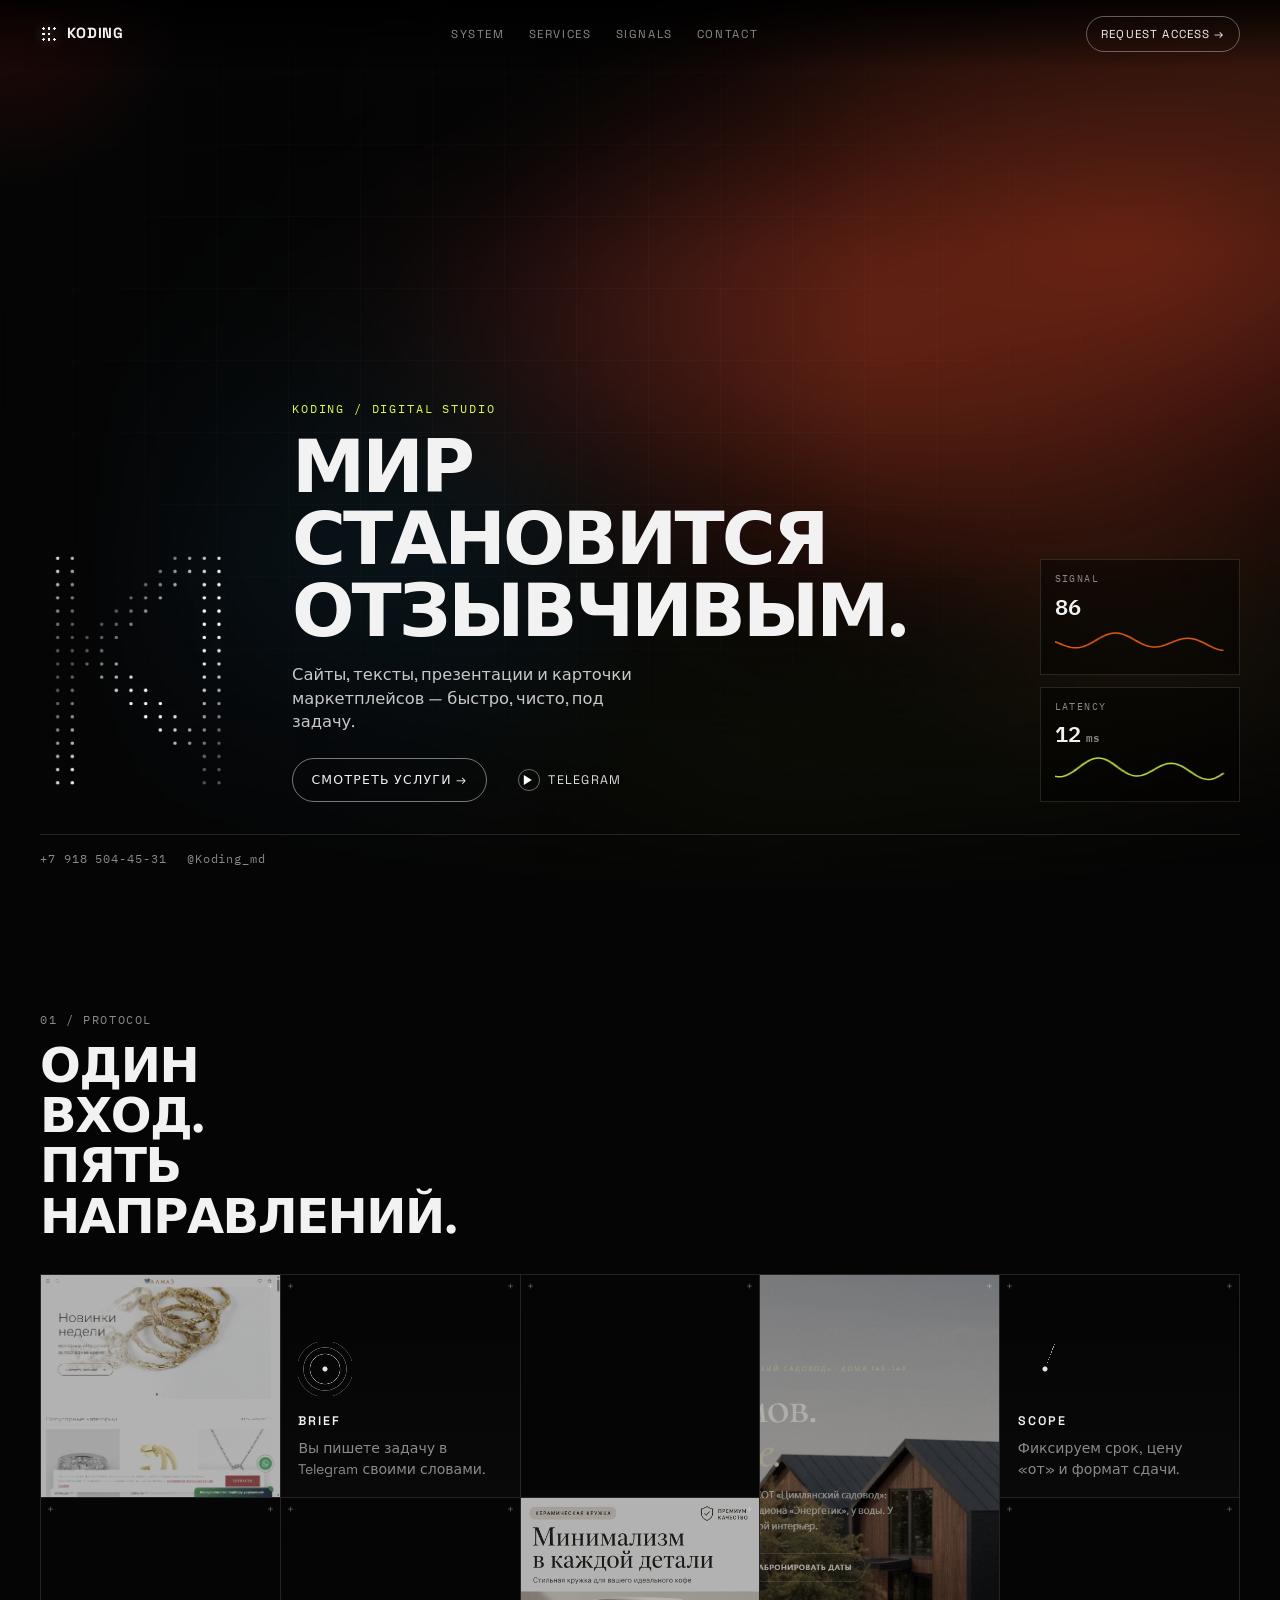
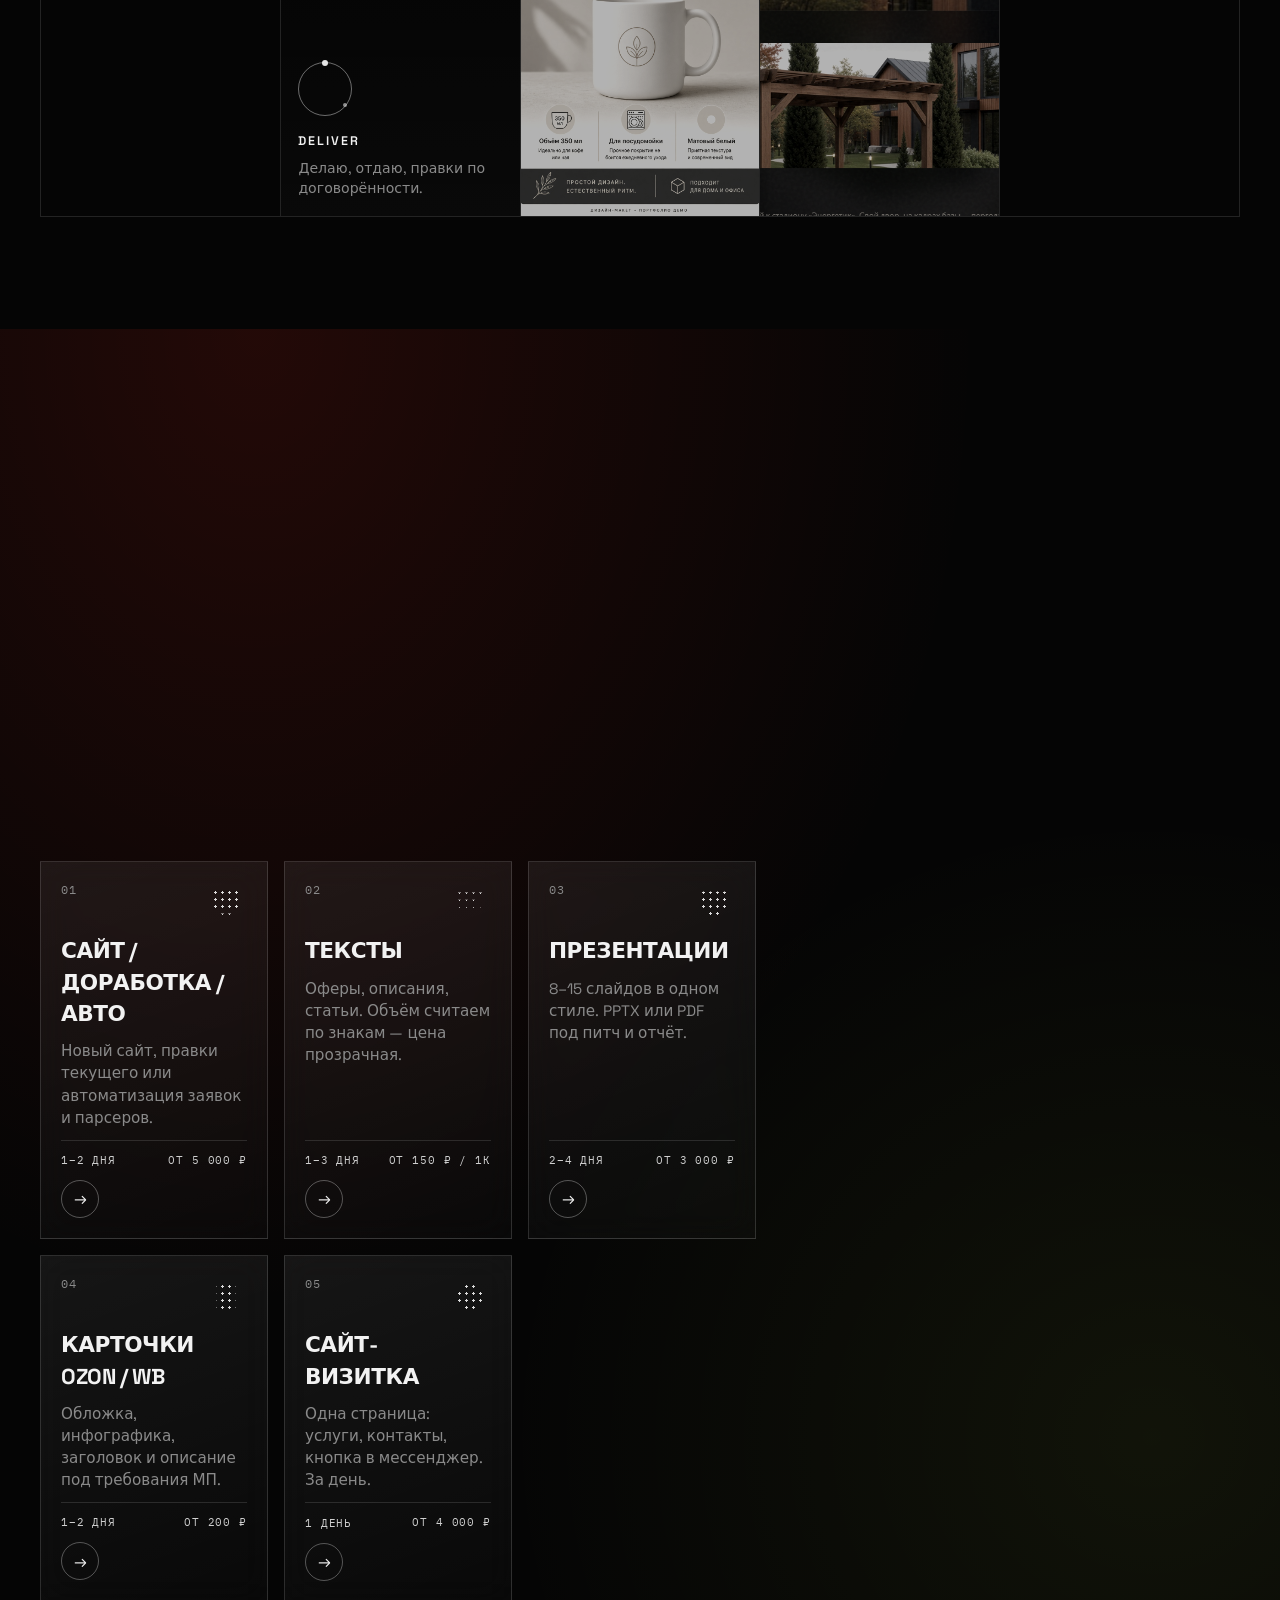
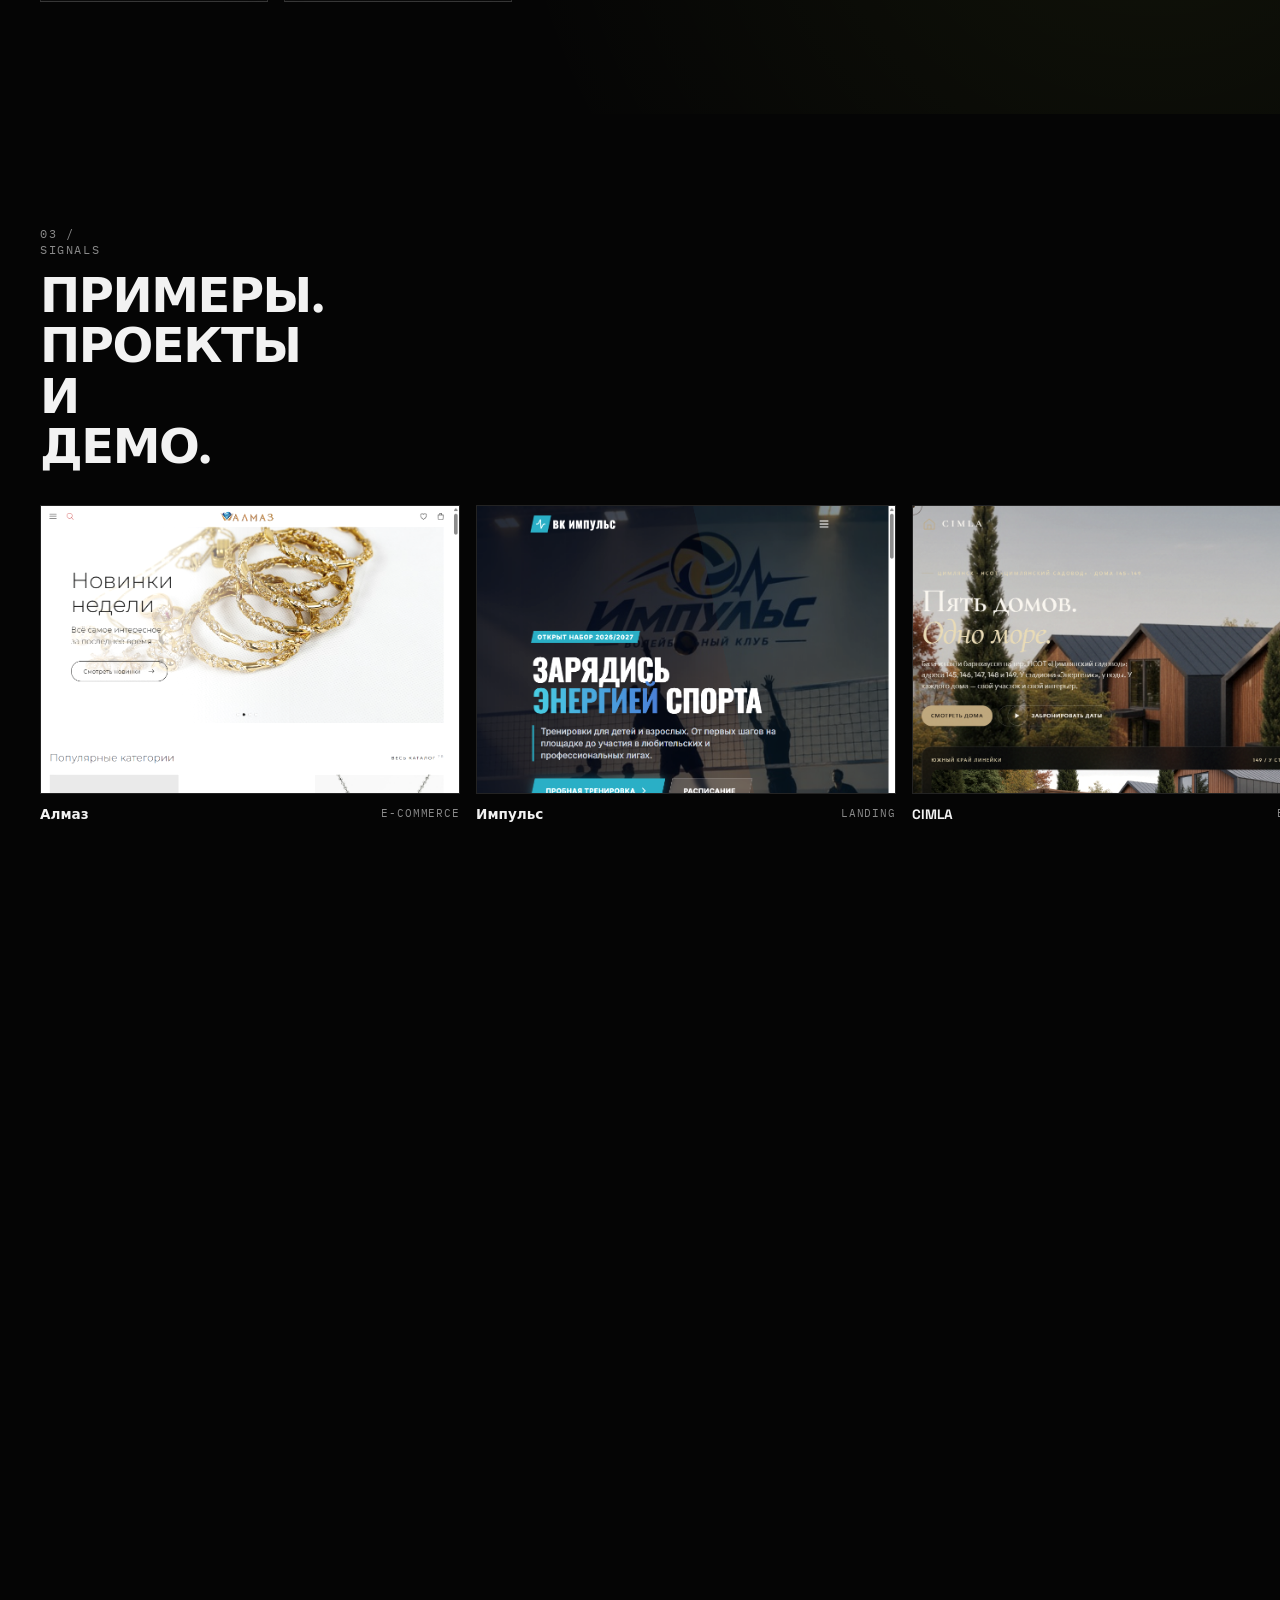
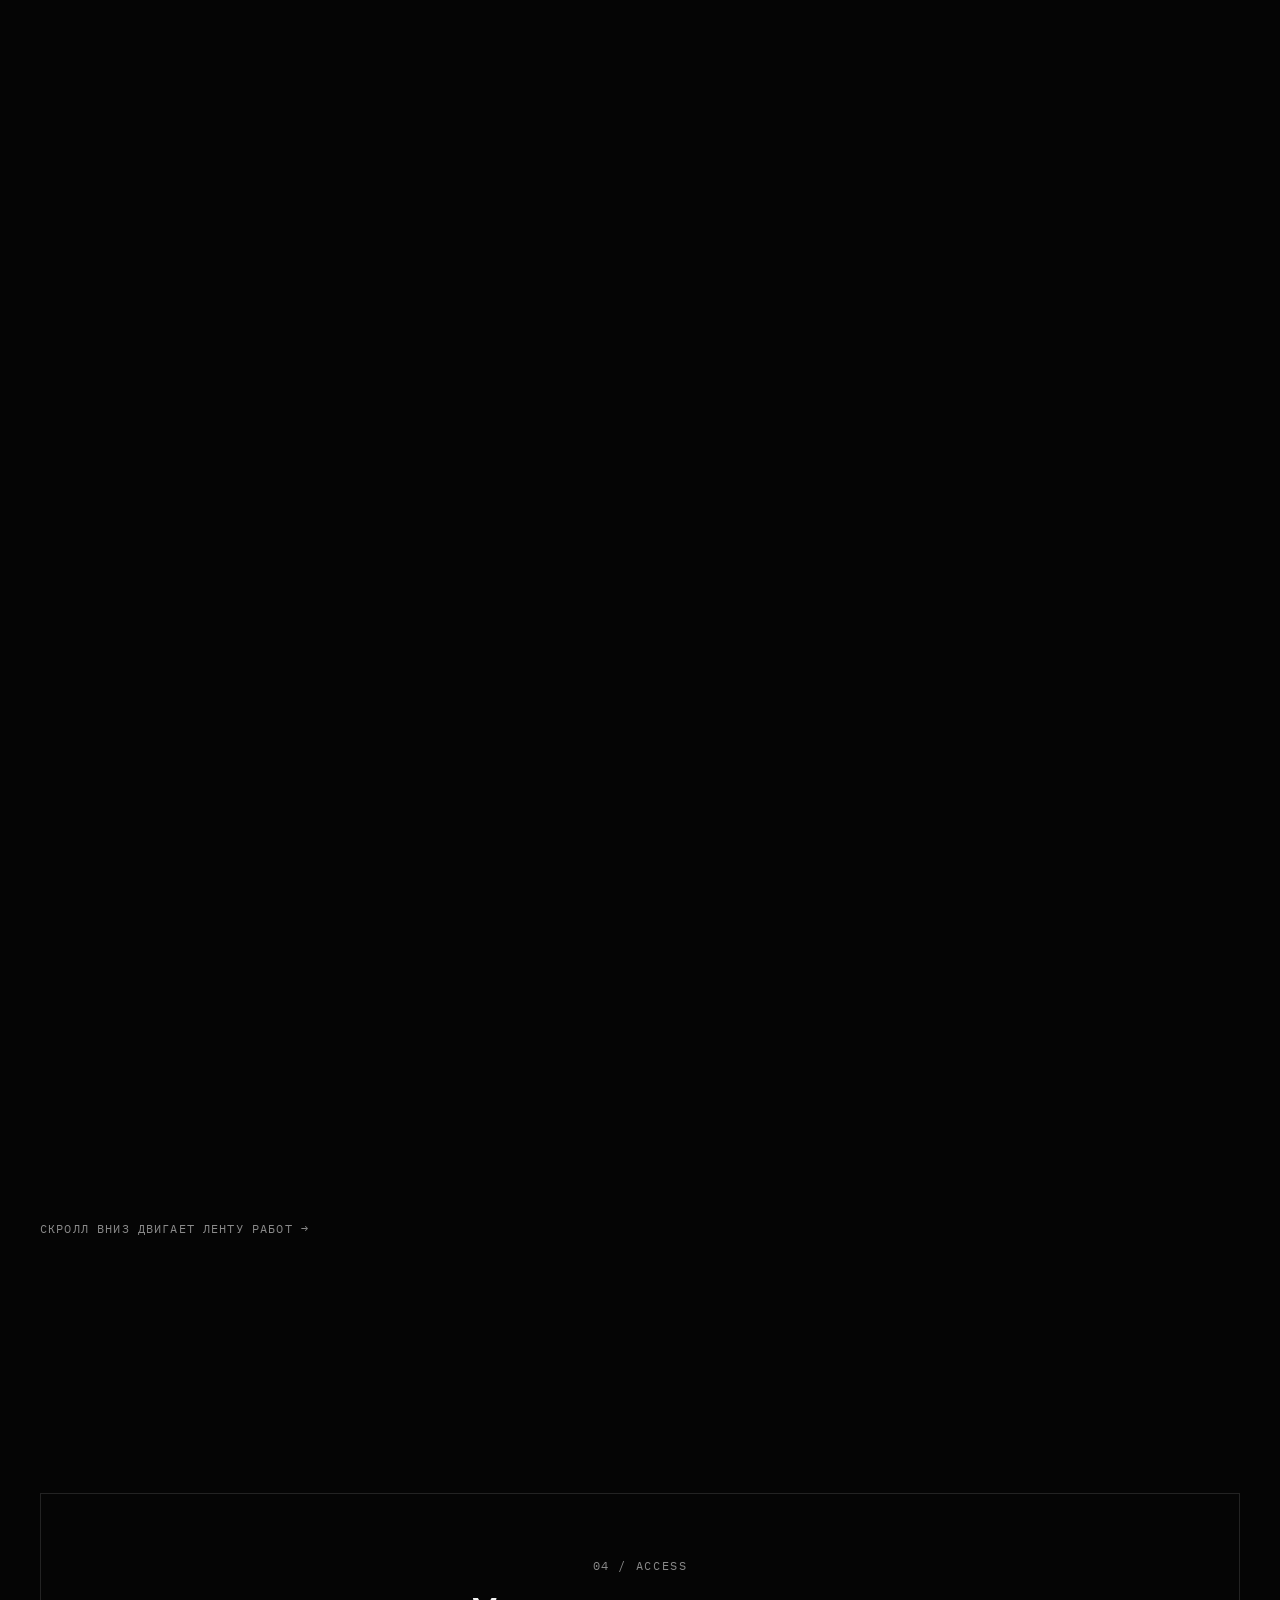
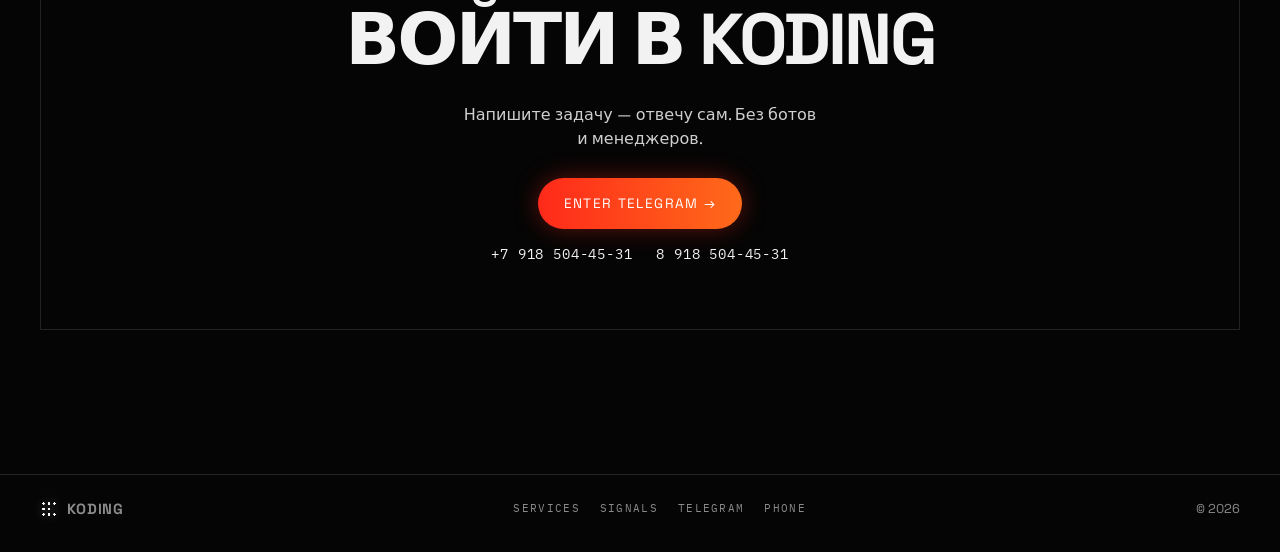
==== index.html @ d0750801 "Initial Koding services landing page" ====
<!DOCTYPE html>
<html lang="ru">
<head>
  <meta charset="UTF-8" />
  <meta name="viewport" content="width=device-width, initial-scale=1" />
  <title>Koding — сайты, тексты, презентации, карточки МП</title>
  <meta name="description" content="Сайты, доработка, автоматизация, тексты, презентации и карточки Ozon/WB. Заказ в Telegram @Koding_md." />
  <link rel="preconnect" href="https://fonts.googleapis.com" />
  <link rel="preconnect" href="https://fonts.gstatic.com" crossorigin />
  <link href="https://fonts.googleapis.com/css2?family=IBM+Plex+Mono:wght@400;500;600&family=Space+Grotesk:wght@400;500;600;700&display=swap" rel="stylesheet" />
  <link rel="stylesheet" href="styles.css" />
</head>
<body>
  <div class="scroll-progress" aria-hidden="true"><i></i></div>
  <div class="cursor-glow" aria-hidden="true"></div>

  <header class="nav">
    <a class="nav__brand" href="#top">
      <span class="dot-k" aria-hidden="true"></span>
      Koding
    </a>
    <nav class="nav__links" aria-label="Навигация">
      <a href="#system">System</a>
      <a href="#services">Services</a>
      <a href="#work">Signals</a>
      <a href="#contact">Contact</a>
    </nav>
    <a class="nav__cta" href="https://t.me/Koding_md" target="_blank" rel="noopener">Request access →</a>
  </header>

  <main id="top">
    <!-- HERO -->
    <section class="hero" data-parallax>
      <div class="hero__grid" aria-hidden="true"></div>
      <div class="hero__bleed" aria-hidden="true">
        <div class="hero__aurora"></div>
        <div class="hero__veil"></div>
      </div>

      <div class="hero__stage">
        <div class="hero__mark" data-rise>
          <canvas class="dot-canvas" width="280" height="320" aria-hidden="true"></canvas>
        </div>

        <div class="hero__copy">
          <p class="eyebrow" data-rise>Koding / digital studio</p>
          <h1 data-rise>Мир становится<br />отзывчивым.</h1>
          <p class="lead" data-rise>Сайты, тексты, презентации и карточки маркетплейсов — быстро, чисто, под задачу.</p>
          <div class="hero__cta" data-rise>
            <a class="btn btn--line" href="#services">Смотреть услуги →</a>
            <a class="btn btn--ghost" href="https://t.me/Koding_md" target="_blank" rel="noopener">
              <span class="play"></span> Telegram
            </a>
          </div>
        </div>

        <aside class="hero__meters" data-rise aria-label="Статус">
          <div class="meter">
            <span class="meter__label">Signal</span>
            <strong class="meter__value" data-count="86">0</strong>
            <canvas class="spark" width="120" height="28" aria-hidden="true"></canvas>
          </div>
          <div class="meter">
            <span class="meter__label">Latency</span>
            <strong class="meter__value"><span data-count="12">0</span><small>ms</small></strong>
            <canvas class="spark" width="120" height="28" aria-hidden="true"></canvas>
          </div>
        </aside>
      </div>

      <div class="hero__foot">
        <a href="tel:+79185044531">+7 918 504-45-31</a>
        <span>@Koding_md</span>
      </div>
    </section>

    <!-- SYSTEM / HOW -->
    <section class="band" id="system">
      <div class="band__head reveal">
        <span class="code">01 / Protocol</span>
        <h2>Один вход.<br />Пять направлений.</h2>
      </div>

      <div class="logic-grid reveal">
        <div class="cell cell--photo">
          <img src="assets/portfolio/jewelry.png" alt="Пример сайта" />
        </div>
        <div class="cell cell--icon" data-tip="Sense">
          <div class="icon-radar" aria-hidden="true"></div>
          <span>Brief</span>
          <p>Вы пишете задачу в Telegram своими словами.</p>
        </div>
        <div class="cell cell--empty" aria-hidden="true"></div>
        <div class="cell cell--photo cell--tall">
          <img src="assets/portfolio/tsimla.png" alt="Пример лендинга" />
        </div>
        <div class="cell cell--icon" data-tip="Interpret">
          <div class="icon-star" aria-hidden="true"></div>
          <span>Scope</span>
          <p>Фиксируем срок, цену «от» и формат сдачи.</p>
        </div>
        <div class="cell cell--empty" aria-hidden="true"></div>
        <div class="cell cell--icon" data-tip="Act">
          <div class="icon-orbit" aria-hidden="true"></div>
          <span>Deliver</span>
          <p>Делаю, отдаю, правки по договорённости.</p>
        </div>
        <div class="cell cell--photo">
          <img src="assets/demos/demo-card-wb.jpg" alt="Демо карточки" />
        </div>
        <div class="cell cell--empty" aria-hidden="true"></div>
      </div>
    </section>

    <!-- SERVICES -->
    <section class="band band--services" id="services">
      <div class="band__head reveal">
        <span class="code">02 / Services</span>
        <h2>Слои интеллекта.<br />От сигнала к действию.</h2>
      </div>

      <div class="filters reveal" role="tablist" aria-label="Фильтр услуг">
        <button class="chip is-on" data-filter="all" role="tab" aria-selected="true">Все</button>
        <button class="chip" data-filter="web" role="tab" aria-selected="false">Сайты</button>
        <button class="chip" data-filter="content" role="tab" aria-selected="false">Контент</button>
        <button class="chip" data-filter="market" role="tab" aria-selected="false">Маркетплейс</button>
      </div>

      <div class="service-stage">
        <div class="service-track" id="serviceTrack">
          <!-- cards injected / static -->
          <article class="glass" data-cat="web" data-service="site" tabindex="0">
            <header>
              <span class="glass__n">01</span>
              <div class="dot-ico" data-ico="site"></div>
            </header>
            <h3>Сайт / доработка / авто</h3>
            <p>Новый сайт, правки текущего или автоматизация заявок и парсеров.</p>
            <div class="glass__meta">
              <span>1–2 дня</span>
              <span>от 5 000 ₽</span>
            </div>
            <button class="glass__more" type="button" data-open="site">Настроить →</button>
          </article>

          <article class="glass" data-cat="content" data-service="text" tabindex="0">
            <header>
              <span class="glass__n">02</span>
              <div class="dot-ico" data-ico="text"></div>
            </header>
            <h3>Тексты</h3>
            <p>Оферы, описания, статьи. Объём считаем по знакам — цена прозрачная.</p>
            <div class="glass__meta">
              <span>1–3 дня</span>
              <span>от 150 ₽ / 1к</span>
            </div>
            <button class="glass__more" type="button" data-open="text">Настроить →</button>
          </article>

          <article class="glass" data-cat="content" data-service="deck" tabindex="0">
            <header>
              <span class="glass__n">03</span>
              <div class="dot-ico" data-ico="deck"></div>
            </header>
            <h3>Презентации</h3>
            <p>8–15 слайдов в одном стиле. PPTX или PDF под питч и отчёт.</p>
            <div class="glass__meta">
              <span>2–4 дня</span>
              <span>от 3 000 ₽</span>
            </div>
            <button class="glass__more" type="button" data-open="deck">Настроить →</button>
          </article>

          <article class="glass" data-cat="market" data-service="card" tabindex="0">
            <header>
              <span class="glass__n">04</span>
              <div class="dot-ico" data-ico="card"></div>
            </header>
            <h3>Карточки Ozon / WB</h3>
            <p>Обложка, инфографика, заголовок и описание под требования МП.</p>
            <div class="glass__meta">
              <span>1–2 дня</span>
              <span>от 200 ₽</span>
            </div>
            <button class="glass__more" type="button" data-open="card">Настроить →</button>
          </article>

          <article class="glass" data-cat="web" data-service="card-site" tabindex="0">
            <header>
              <span class="glass__n">05</span>
              <div class="dot-ico" data-ico="viz"></div>
            </header>
            <h3>Сайт-визитка</h3>
            <p>Одна страница: услуги, контакты, кнопка в мессенджер. За день.</p>
            <div class="glass__meta">
              <span>1 день</span>
              <span>от 4 000 ₽</span>
            </div>
            <button class="glass__more" type="button" data-open="card-site">Настроить →</button>
          </article>
        </div>

        <aside class="panel" id="servicePanel" hidden>
          <button class="panel__close" type="button" aria-label="Закрыть">×</button>
          <p class="code" id="panelCode">02 / Configure</p>
          <h3 id="panelTitle">Услуга</h3>
          <p id="panelDesc"></p>

          <div class="panel__controls" id="panelControls"></div>

          <div class="panel__sum">
            <div>
              <span>Оценка</span>
              <strong id="panelPrice">—</strong>
            </div>
            <div>
              <span>Срок</span>
              <strong id="panelTime">—</strong>
            </div>
          </div>

          <a class="btn btn--hot" id="panelOrder" href="https://t.me/Koding_md" target="_blank" rel="noopener">Заказать в Telegram →</a>
          <a class="panel__phone" href="tel:+79185044531">или +7 918 504-45-31</a>
        </aside>
      </div>
    </section>

    <!-- WORK / HORIZONTAL -->
    <section class="band band--work" id="work">
      <div class="band__head reveal">
        <span class="code">03 / Signals</span>
        <h2>Примеры.<br />Проекты и демо.</h2>
      </div>

      <div class="hscroll" data-hscroll>
        <div class="hscroll__track">
          <figure class="signal">
            <img src="assets/portfolio/jewelry.png" alt="Ювелирный сайт" />
            <figcaption><strong>Алмаз</strong><span>E-commerce</span></figcaption>
          </figure>
          <figure class="signal">
            <img src="assets/portfolio/training.png" alt="Лендинг академии" />
            <figcaption><strong>Импульс</strong><span>Landing</span></figcaption>
          </figure>
          <figure class="signal">
            <img src="assets/portfolio/tsimla.png" alt="База отдыха" />
            <figcaption><strong>CIMLA</strong><span>Booking</span></figcaption>
          </figure>
          <figure class="signal">
            <img src="assets/demos/demo-text-sample.jpg" alt="Демо текста" />
            <figcaption><strong>Copy</strong><span>Демо-текст</span></figcaption>
          </figure>
          <figure class="signal">
            <img src="assets/demos/demo-card-wb.jpg" alt="Демо WB" />
            <figcaption><strong>WB card</strong><span>Демо-макет</span></figcaption>
          </figure>
          <figure class="signal">
            <img src="assets/demos/demo-card-ozon.jpg" alt="Демо Ozon" />
            <figcaption><strong>Ozon card</strong><span>Демо-макет</span></figcaption>
          </figure>
        </div>
      </div>
      <p class="hint reveal">Скролл вниз двигает ленту работ →</p>
    </section>

    <!-- CONTACT -->
    <section class="band band--contact" id="contact">
      <div class="contact-hero reveal">
        <div class="contact-hero__glow" aria-hidden="true"></div>
        <span class="code">04 / Access</span>
        <h2>Войти в Koding</h2>
        <p>Напишите задачу — отвечу сам. Без ботов и менеджеров.</p>
        <div class="contact-hero__actions">
          <a class="btn btn--hot btn--xl" href="https://t.me/Koding_md" target="_blank" rel="noopener">Enter Telegram →</a>
          <div class="contact-phones">
            <a href="tel:+79185044531">+7 918 504-45-31</a>
            <a href="tel:+79185044531">8 918 504-45-31</a>
          </div>
        </div>
      </div>
    </section>
  </main>

  <footer class="foot">
    <a class="nav__brand" href="#top"><span class="dot-k"></span> Koding</a>
    <div class="foot__links">
      <a href="#services">Services</a>
      <a href="#work">Signals</a>
      <a href="https://t.me/Koding_md" target="_blank" rel="noopener">Telegram</a>
      <a href="tel:+79185044531">Phone</a>
    </div>
    <span>© 2026</span>
  </footer>

  <script src="script.js"></script>
</body>
</html>
---- styles.css ----
:root {
  --bg: #050505;
  --bg-2: #0a0a0a;
  --ink: #f2f2f2;
  --muted: #8a8a8a;
  --line: rgba(255, 255, 255, 0.12);
  --hot: #ff2a1a;
  --hot-2: #ff6a1a;
  --lime: #d6ff4b;
  --glass: rgba(18, 18, 18, 0.55);
  --font: "Space Grotesk", system-ui, sans-serif;
  --mono: "IBM Plex Mono", ui-monospace, monospace;
  --max: 1200px;
  --pad: clamp(1rem, 4vw, 2.5rem);
}

*,
*::before,
*::after { box-sizing: border-box; }

html { scroll-behavior: smooth; }

body {
  margin: 0;
  font-family: var(--font);
  color: var(--ink);
  background: var(--bg);
  line-height: 1.45;
  overflow-x: hidden;
}

img { max-width: 100%; display: block; }
a { color: inherit; text-decoration: none; }
button { font: inherit; color: inherit; background: none; border: 0; cursor: pointer; }

.scroll-progress {
  position: fixed;
  inset: 0 0 auto;
  height: 2px;
  z-index: 100;
  background: transparent;
}
.scroll-progress i {
  display: block;
  height: 100%;
  width: 0%;
  background: linear-gradient(90deg, var(--hot), var(--hot-2), var(--lime));
}

.cursor-glow {
  position: fixed;
  width: 420px;
  height: 420px;
  border-radius: 50%;
  pointer-events: none;
  z-index: 1;
  background: radial-gradient(circle, rgba(255, 42, 26, 0.12), transparent 65%);
  transform: translate(-50%, -50%);
  opacity: 0;
  transition: opacity 0.4s ease;
  mix-blend-mode: screen;
}
body.is-pointer .cursor-glow { opacity: 1; }

/* NAV */
.nav {
  position: fixed;
  inset: 0 0 auto;
  z-index: 80;
  display: flex;
  align-items: center;
  justify-content: space-between;
  gap: 1rem;
  padding: 1rem var(--pad);
  background: linear-gradient(180deg, rgba(0,0,0,0.85), transparent);
  mix-blend-mode: normal;
}

.nav__brand {
  display: inline-flex;
  align-items: center;
  gap: 0.55rem;
  font-weight: 700;
  letter-spacing: 0.04em;
  text-transform: uppercase;
  font-size: 0.92rem;
}

.dot-k {
  width: 18px;
  height: 18px;
  background:
    radial-gradient(circle at 20% 20%, #fff 1.2px, transparent 1.3px),
    radial-gradient(circle at 50% 20%, #fff 1.2px, transparent 1.3px),
    radial-gradient(circle at 80% 20%, #fff 1.2px, transparent 1.3px),
    radial-gradient(circle at 20% 50%, #fff 1.2px, transparent 1.3px),
    radial-gradient(circle at 50% 50%, #fff 1.2px, transparent 1.3px),
    radial-gradient(circle at 20% 80%, #fff 1.2px, transparent 1.3px),
    radial-gradient(circle at 50% 80%, #fff 1.2px, transparent 1.3px),
    radial-gradient(circle at 80% 80%, #fff 1.2px, transparent 1.3px);
  background-size: 100% 100%;
  filter: drop-shadow(0 0 4px rgba(255,255,255,0.4));
}

.nav__links {
  display: none;
  gap: 1.5rem;
  font-size: 0.72rem;
  letter-spacing: 0.14em;
  text-transform: uppercase;
  color: var(--muted);
}

.nav__links a:hover { color: var(--ink); }

.nav__cta {
  font-size: 0.72rem;
  letter-spacing: 0.1em;
  text-transform: uppercase;
  border: 1px solid rgba(255,255,255,0.35);
  padding: 0.55rem 0.9rem;
  border-radius: 999px;
  transition: background 0.25s ease, border-color 0.25s ease, color 0.25s ease;
}
.nav__cta:hover {
  background: var(--ink);
  color: #000;
  border-color: var(--ink);
}

/* HERO */
.hero {
  position: relative;
  min-height: 100svh;
  padding: 6.5rem var(--pad) 2rem;
  display: grid;
  align-content: end;
  isolation: isolate;
}

.hero__grid {
  position: absolute;
  inset: 0;
  z-index: 0;
  background-image:
    linear-gradient(rgba(255,255,255,0.04) 1px, transparent 1px),
    linear-gradient(90deg, rgba(255,255,255,0.04) 1px, transparent 1px);
  background-size: 72px 72px;
  mask-image: radial-gradient(ellipse at 40% 40%, #000 20%, transparent 70%);
  opacity: 0.5;
}

.hero__bleed {
  position: absolute;
  inset: 0;
  z-index: -1;
  overflow: hidden;
  background: #050505;
}

.hero__aurora {
  position: absolute;
  inset: -25%;
  background:
    radial-gradient(ellipse 55% 50% at 75% 35%, rgba(255, 80, 55, 0.42), transparent 58%),
    radial-gradient(ellipse 50% 45% at 22% 65%, rgba(70, 130, 255, 0.28), transparent 55%),
    radial-gradient(ellipse 45% 40% at 55% 80%, rgba(214, 255, 75, 0.16), transparent 52%),
    radial-gradient(ellipse 60% 55% at 90% 15%, rgba(255, 140, 70, 0.28), transparent 60%),
    radial-gradient(ellipse 40% 35% at 12% 22%, rgba(140, 100, 255, 0.2), transparent 55%),
    radial-gradient(ellipse 35% 30% at 48% 40%, rgba(255, 100, 120, 0.18), transparent 50%);
  filter: blur(36px) saturate(1.15);
  transform: scale(1.05) translate3d(0, var(--scroll-y, 0px), 0);
  animation: auroraDrift 16s ease-in-out infinite alternate;
  will-change: transform, opacity;
}

.hero__aurora::before {
  content: "";
  position: absolute;
  inset: 5%;
  background:
    radial-gradient(ellipse 45% 40% at 62% 42%, rgba(255, 95, 55, 0.35), transparent 60%),
    radial-gradient(ellipse 40% 45% at 32% 58%, rgba(60, 190, 210, 0.22), transparent 55%),
    radial-gradient(ellipse 30% 28% at 78% 68%, rgba(255, 180, 80, 0.18), transparent 50%);
  filter: blur(48px);
  animation: auroraPulse 10s ease-in-out infinite alternate;
}

@keyframes auroraDrift {
  0% { transform: scale(1.05) translate3d(0, 0, 0) rotate(0deg); opacity: 0.85; }
  50% { transform: scale(1.12) translate3d(-2%, 1.5%, 0) rotate(2deg); opacity: 1; }
  100% { transform: scale(1.08) translate3d(2%, -1%, 0) rotate(-1.5deg); opacity: 0.9; }
}

@keyframes auroraPulse {
  0% { transform: translate3d(0, 0, 0) scale(1); opacity: 0.7; }
  100% { transform: translate3d(3%, -2%, 0) scale(1.15); opacity: 1; }
}

.hero__veil {
  position: absolute;
  inset: 0;
  background:
    linear-gradient(90deg, #050505 6%, rgba(5,5,5,0.55) 38%, rgba(5,5,5,0.2) 68%),
    linear-gradient(0deg, #050505 0%, transparent 38%),
    linear-gradient(180deg, rgba(5,5,5,0.45) 0%, transparent 28%);
}

@media (prefers-reduced-motion: reduce) {
  .hero__aurora,
  .hero__aurora::before { animation: none; }
}

.hero__stage {
  position: relative;
  z-index: 2;
  display: grid;
  gap: 1.5rem;
  max-width: var(--max);
  width: 100%;
  margin: 0 auto;
  align-items: end;
}

.hero__mark { width: min(42vw, 220px); }

.dot-canvas {
  width: 100%;
  height: auto;
  filter: drop-shadow(0 0 18px rgba(255,255,255,0.25));
}

.eyebrow {
  margin: 0 0 0.8rem;
  font-family: var(--mono);
  font-size: 0.72rem;
  letter-spacing: 0.16em;
  text-transform: uppercase;
  color: var(--lime);
}

.hero h1 {
  margin: 0 0 1rem;
  font-size: clamp(2.2rem, 7vw, 4.6rem);
  line-height: 0.98;
  letter-spacing: -0.04em;
  text-transform: uppercase;
  font-weight: 700;
  max-width: 11ch;
}

.lead {
  margin: 0 0 1.5rem;
  color: #c8c8c8;
  max-width: 34ch;
  font-size: 1.02rem;
}

.hero__cta {
  display: flex;
  flex-wrap: wrap;
  gap: 0.75rem;
  align-items: center;
}

.btn {
  display: inline-flex;
  align-items: center;
  gap: 0.55rem;
  min-height: 2.75rem;
  padding: 0.65rem 1.15rem;
  font-size: 0.78rem;
  letter-spacing: 0.1em;
  text-transform: uppercase;
  border-radius: 999px;
  transition: transform 0.2s ease, background 0.2s ease, border-color 0.2s ease, color 0.2s ease, box-shadow 0.2s ease;
}
.btn:hover { transform: translateY(-1px); }

.btn--line {
  border: 1px solid rgba(255,255,255,0.45);
  background: transparent;
}
.btn--line:hover { border-color: #fff; background: rgba(255,255,255,0.06); }

.btn--ghost {
  border: 1px solid transparent;
  color: #ddd;
}
.play {
  width: 1.35rem;
  height: 1.35rem;
  border: 1px solid rgba(255,255,255,0.4);
  border-radius: 50%;
  position: relative;
}
.play::before {
  content: "";
  position: absolute;
  inset: 50% auto auto 52%;
  transform: translate(-40%, -50%);
  border: 5px solid transparent;
  border-left: 8px solid #fff;
}

.btn--hot {
  background: linear-gradient(90deg, var(--hot), var(--hot-2));
  color: #fff;
  border: 0;
  box-shadow: 0 0 24px rgba(255, 42, 26, 0.35);
}
.btn--hot:hover { box-shadow: 0 0 36px rgba(255, 42, 26, 0.5); }
.btn--xl { min-height: 3.2rem; padding-inline: 1.6rem; font-size: 0.85rem; }

.hero__meters {
  display: grid;
  gap: 0.75rem;
  width: fit-content;
}

.meter {
  min-width: 140px;
  padding: 0.75rem 0.85rem;
  border: 1px solid var(--line);
  background: rgba(0,0,0,0.45);
  backdrop-filter: blur(10px);
}

.meter__label {
  display: block;
  font-family: var(--mono);
  font-size: 0.62rem;
  letter-spacing: 0.14em;
  text-transform: uppercase;
  color: var(--muted);
  margin-bottom: 0.25rem;
}

.meter__value {
  font-family: var(--mono);
  font-size: 1.35rem;
  font-weight: 600;
  letter-spacing: 0.04em;
}
.meter__value small {
  font-size: 0.7rem;
  margin-left: 0.2rem;
  color: var(--muted);
}

.spark { width: 100%; height: 28px; margin-top: 0.35rem; opacity: 0.85; }

.hero__foot {
  position: relative;
  z-index: 2;
  max-width: var(--max);
  width: 100%;
  margin: 2rem auto 0;
  display: flex;
  gap: 1.25rem;
  flex-wrap: wrap;
  font-family: var(--mono);
  font-size: 0.72rem;
  letter-spacing: 0.08em;
  color: var(--muted);
  border-top: 1px solid var(--line);
  padding-top: 1rem;
}
.hero__foot a:hover { color: var(--ink); }

[data-rise] {
  opacity: 0;
  transform: translateY(28px);
  animation: rise 0.9s cubic-bezier(0.22, 1, 0.36, 1) forwards;
}
[data-rise]:nth-child(1) { animation-delay: 0.05s; }
[data-rise]:nth-child(2) { animation-delay: 0.15s; }
[data-rise]:nth-child(3) { animation-delay: 0.25s; }
[data-rise]:nth-child(4) { animation-delay: 0.35s; }
@keyframes rise {
  to { opacity: 1; transform: none; }
}

/* BANDS */
.band {
  padding: clamp(4rem, 10vw, 7rem) var(--pad);
  max-width: calc(var(--max) + 2 * var(--pad));
  margin: 0 auto;
  position: relative;
}

.band__head {
  margin-bottom: 2rem;
  max-width: 18ch;
}

.code {
  display: block;
  font-family: var(--mono);
  font-size: 0.72rem;
  letter-spacing: 0.14em;
  text-transform: uppercase;
  color: var(--muted);
  margin-bottom: 0.75rem;
}

.band__head h2 {
  margin: 0;
  font-size: clamp(1.8rem, 4.5vw, 3rem);
  line-height: 1.05;
  letter-spacing: -0.03em;
  text-transform: uppercase;
}

.reveal {
  opacity: 0;
  transform: translateY(40px);
  transition: opacity 0.8s ease, transform 0.8s ease;
}
.reveal.is-in {
  opacity: 1;
  transform: none;
}

/* LOGIC GRID */
.logic-grid {
  display: grid;
  grid-template-columns: repeat(2, 1fr);
  border-top: 1px solid var(--line);
  border-left: 1px solid var(--line);
}

.cell {
  position: relative;
  min-height: 160px;
  border-right: 1px solid var(--line);
  border-bottom: 1px solid var(--line);
  padding: 1.1rem;
  overflow: hidden;
}

.cell::before,
.cell::after {
  content: "+";
  position: absolute;
  font-size: 0.7rem;
  color: rgba(255,255,255,0.35);
  line-height: 1;
}
.cell::before { top: 6px; left: 6px; }
.cell::after { top: 6px; right: 6px; }

.cell--photo { padding: 0; }
.cell--photo img {
  width: 100%;
  height: 100%;
  object-fit: cover;
  filter: grayscale(0.5) contrast(1.1) brightness(0.7);
  transition: transform 1s ease, filter 0.5s ease;
}
.cell--photo:hover img {
  transform: scale(1.05);
  filter: grayscale(0.15) contrast(1.1) brightness(0.85);
}

.cell--icon {
  display: grid;
  align-content: end;
  gap: 0.5rem;
  background: linear-gradient(180deg, transparent, rgba(255,255,255,0.02));
}
.cell--icon span {
  font-size: 0.78rem;
  letter-spacing: 0.16em;
  text-transform: uppercase;
  font-weight: 600;
}
.cell--icon p {
  margin: 0;
  color: var(--muted);
  font-size: 0.88rem;
}

.icon-radar,
.icon-star,
.icon-orbit {
  width: 54px;
  height: 54px;
  margin-bottom: 0.5rem;
  opacity: 0.9;
}
.icon-radar {
  background:
    radial-gradient(circle, transparent 38%, rgba(255,255,255,0.7) 39%, transparent 41%),
    radial-gradient(circle, transparent 55%, rgba(255,255,255,0.45) 56%, transparent 58%),
    radial-gradient(circle, transparent 72%, rgba(255,255,255,0.3) 73%, transparent 75%),
    radial-gradient(circle at 50% 50%, #fff 2px, transparent 3px);
}
.icon-star {
  background:
    radial-gradient(circle at 50% 50%, #fff 2px, transparent 3px),
    conic-gradient(from 0deg, transparent 0 20deg, rgba(255,255,255,0.7) 20deg 22deg, transparent 22deg);
  mask: radial-gradient(circle, #000 0 70%, transparent 71%);
}
.icon-orbit {
  border: 1px solid rgba(255,255,255,0.45);
  border-radius: 50%;
  position: relative;
}
.icon-orbit::before,
.icon-orbit::after {
  content: "";
  position: absolute;
  width: 6px;
  height: 6px;
  border-radius: 50%;
  background: #fff;
}
.icon-orbit::before { top: -3px; left: 50%; transform: translateX(-50%); }
.icon-orbit::after { bottom: 8px; right: 4px; width: 4px; height: 4px; opacity: 0.6; }

/* SERVICES */
.band--services {
  max-width: none;
  padding-inline: max(var(--pad), calc((100% - var(--max)) / 2));
  background:
    radial-gradient(ellipse at 20% 0%, rgba(255,42,26,0.12), transparent 50%),
    radial-gradient(ellipse at 90% 80%, rgba(214,255,75,0.06), transparent 40%),
    #050505;
}

.filters {
  display: flex;
  flex-wrap: wrap;
  gap: 0.5rem;
  margin-bottom: 1.5rem;
}

.chip {
  border: 1px solid var(--line);
  border-radius: 999px;
  padding: 0.45rem 0.95rem;
  font-size: 0.72rem;
  letter-spacing: 0.12em;
  text-transform: uppercase;
  color: var(--muted);
  transition: all 0.2s ease;
}
.chip:hover { color: var(--ink); border-color: rgba(255,255,255,0.35); }
.chip.is-on {
  color: #000;
  background: var(--ink);
  border-color: var(--ink);
}

.service-stage {
  display: grid;
  gap: 1.25rem;
  align-items: start;
}

.service-track {
  display: grid;
  gap: 1rem;
}

.glass {
  position: relative;
  padding: 1.25rem;
  min-height: 280px;
  display: grid;
  grid-template-rows: auto auto 1fr auto auto;
  gap: 0.7rem;
  border: 1px solid rgba(255,255,255,0.14);
  background: linear-gradient(160deg, rgba(255,255,255,0.07), rgba(255,255,255,0.02));
  backdrop-filter: blur(16px);
  transition: transform 0.35s ease, border-color 0.35s ease, opacity 0.35s ease, filter 0.35s ease;
  opacity: 0;
  transform: translateY(30px);
}
.glass.is-in { opacity: 1; transform: none; }
.glass.is-dim { opacity: 0.25; filter: grayscale(0.8); pointer-events: none; }
.glass:hover,
.glass:focus-within {
  border-color: rgba(255,255,255,0.35);
  transform: translateY(-4px);
}
.glass.is-active {
  border-color: rgba(255, 106, 26, 0.7);
  box-shadow: 0 0 0 1px rgba(255,42,26,0.25), 0 20px 60px rgba(0,0,0,0.45);
}

.glass header {
  display: flex;
  justify-content: space-between;
  align-items: flex-start;
}

.glass__n {
  font-family: var(--mono);
  font-size: 0.72rem;
  color: var(--muted);
  letter-spacing: 0.1em;
}

.dot-ico {
  width: 42px;
  height: 42px;
  background-image: radial-gradient(circle, #fff 1.2px, transparent 1.3px);
  background-size: 7px 7px;
  opacity: 0.85;
  mask-size: contain;
  mask-repeat: no-repeat;
  mask-position: center;
  -webkit-mask-size: contain;
  -webkit-mask-repeat: no-repeat;
  -webkit-mask-position: center;
}
.dot-ico[data-ico="site"] {
  -webkit-mask-image: url("data:image/svg+xml,%3Csvg xmlns='http://www.w3.org/2000/svg' viewBox='0 0 40 40'%3E%3Crect x='6' y='8' width='28' height='20' rx='2' fill='black'/%3E%3Crect x='14' y='30' width='12' height='2' fill='black'/%3E%3C/svg%3E");
  mask-image: url("data:image/svg+xml,%3Csvg xmlns='http://www.w3.org/2000/svg' viewBox='0 0 40 40'%3E%3Crect x='6' y='8' width='28' height='20' rx='2' fill='black'/%3E%3Crect x='14' y='30' width='12' height='2' fill='black'/%3E%3C/svg%3E");
}
.dot-ico[data-ico="text"] {
  -webkit-mask-image: url("data:image/svg+xml,%3Csvg xmlns='http://www.w3.org/2000/svg' viewBox='0 0 40 40'%3E%3Cpath d='M8 10h24v3H8zm0 7h18v3H8zm0 7h22v3H8z' fill='black'/%3E%3C/svg%3E");
  mask-image: url("data:image/svg+xml,%3Csvg xmlns='http://www.w3.org/2000/svg' viewBox='0 0 40 40'%3E%3Cpath d='M8 10h24v3H8zm0 7h18v3H8zm0 7h22v3H8z' fill='black'/%3E%3C/svg%3E");
}
.dot-ico[data-ico="deck"] {
  -webkit-mask-image: url("data:image/svg+xml,%3Csvg xmlns='http://www.w3.org/2000/svg' viewBox='0 0 40 40'%3E%3Crect x='7' y='9' width='26' height='18' rx='1' fill='black'/%3E%3Cpath d='M12 30h16' stroke='black' stroke-width='3'/%3E%3C/svg%3E");
  mask-image: url("data:image/svg+xml,%3Csvg xmlns='http://www.w3.org/2000/svg' viewBox='0 0 40 40'%3E%3Crect x='7' y='9' width='26' height='18' rx='1' fill='black'/%3E%3Cpath d='M12 30h16' stroke='black' stroke-width='3'/%3E%3C/svg%3E");
}
.dot-ico[data-ico="card"] {
  -webkit-mask-image: url("data:image/svg+xml,%3Csvg xmlns='http://www.w3.org/2000/svg' viewBox='0 0 40 40'%3E%3Crect x='11' y='5' width='18' height='30' rx='2' fill='black'/%3E%3C/svg%3E");
  mask-image: url("data:image/svg+xml,%3Csvg xmlns='http://www.w3.org/2000/svg' viewBox='0 0 40 40'%3E%3Crect x='11' y='5' width='18' height='30' rx='2' fill='black'/%3E%3C/svg%3E");
}
.dot-ico[data-ico="viz"] {
  -webkit-mask-image: url("data:image/svg+xml,%3Csvg xmlns='http://www.w3.org/2000/svg' viewBox='0 0 40 40'%3E%3Ccircle cx='20' cy='20' r='12' fill='black'/%3E%3Ccircle cx='20' cy='20' r='4' fill='white'/%3E%3C/svg%3E");
  mask-image: url("data:image/svg+xml,%3Csvg xmlns='http://www.w3.org/2000/svg' viewBox='0 0 40 40'%3E%3Ccircle cx='20' cy='20' r='12' fill='black'/%3E%3Ccircle cx='20' cy='20' r='4' fill='white'/%3E%3C/svg%3E");
}

.glass h3 {
  margin: 0;
  font-size: 1.35rem;
  letter-spacing: -0.02em;
  text-transform: uppercase;
}

.glass > p {
  margin: 0;
  color: var(--muted);
  font-size: 0.95rem;
}

.glass__meta {
  display: flex;
  justify-content: space-between;
  gap: 0.75rem;
  font-family: var(--mono);
  font-size: 0.68rem;
  letter-spacing: 0.08em;
  text-transform: uppercase;
  color: #cfcfcf;
  border-top: 1px solid var(--line);
  padding-top: 0.75rem;
}

.glass__more {
  justify-self: start;
  width: 2.4rem;
  height: 2.4rem;
  border: 1px solid rgba(255,255,255,0.3);
  border-radius: 50%;
  font-size: 0;
  position: relative;
  transition: background 0.2s ease, border-color 0.2s ease, transform 0.2s ease;
}
.glass__more::before {
  content: "→";
  font-size: 1rem;
  position: absolute;
  inset: 0;
  display: grid;
  place-items: center;
}
.glass__more:hover {
  background: #fff;
  color: #000;
  border-color: #fff;
  transform: rotate(-20deg);
}

/* PANEL */
.panel {
  border: 1px solid rgba(255,255,255,0.16);
  background: rgba(10,10,10,0.85);
  backdrop-filter: blur(18px);
  padding: 1.35rem;
  position: relative;
  animation: panelIn 0.35s ease;
}
@keyframes panelIn {
  from { opacity: 0; transform: translateY(12px); }
  to { opacity: 1; transform: none; }
}

.panel[hidden] { display: none !important; }

.panel__close {
  position: absolute;
  top: 0.7rem;
  right: 0.9rem;
  font-size: 1.4rem;
  color: var(--muted);
}
.panel__close:hover { color: #fff; }

.panel h3 {
  margin: 0 0 0.5rem;
  font-size: 1.5rem;
  text-transform: uppercase;
  letter-spacing: -0.02em;
}

.panel #panelDesc {
  margin: 0 0 1.25rem;
  color: var(--muted);
}

.panel__controls {
  display: grid;
  gap: 1rem;
  margin-bottom: 1.25rem;
}

.ctrl label {
  display: block;
  font-family: var(--mono);
  font-size: 0.68rem;
  letter-spacing: 0.12em;
  text-transform: uppercase;
  color: var(--muted);
  margin-bottom: 0.45rem;
}

.ctrl select,
.ctrl input[type="range"] {
  width: 100%;
  accent-color: var(--hot);
}

.ctrl select {
  background: #111;
  color: #fff;
  border: 1px solid var(--line);
  padding: 0.65rem 0.75rem;
  border-radius: 0;
}

.opts {
  display: flex;
  flex-wrap: wrap;
  gap: 0.4rem;
}
.opt {
  border: 1px solid var(--line);
  padding: 0.45rem 0.7rem;
  font-size: 0.78rem;
  border-radius: 999px;
  color: var(--muted);
}
.opt.is-on {
  color: #000;
  background: var(--lime);
  border-color: var(--lime);
}

.panel__sum {
  display: grid;
  grid-template-columns: 1fr 1fr;
  gap: 0.75rem;
  margin-bottom: 1.1rem;
  padding: 0.9rem 0;
  border-block: 1px solid var(--line);
}
.panel__sum span {
  display: block;
  font-family: var(--mono);
  font-size: 0.65rem;
  letter-spacing: 0.12em;
  text-transform: uppercase;
  color: var(--muted);
  margin-bottom: 0.25rem;
}
.panel__sum strong {
  font-size: 1.2rem;
}

.panel__phone {
  display: inline-block;
  margin-top: 0.85rem;
  font-family: var(--mono);
  font-size: 0.75rem;
  color: var(--muted);
}
.panel__phone:hover { color: #fff; }

/* WORK HSCROLL */
.band--work {
  max-width: none;
  padding-inline: 0;
}
.band--work .band__head,
.band--work .hint {
  padding-inline: max(var(--pad), calc((100% - var(--max)) / 2));
}

.hscroll {
  position: relative;
  height: 70vh;
  min-height: 420px;
}
.hscroll__track {
  position: sticky;
  top: 20vh;
  display: flex;
  gap: 1rem;
  padding-inline: max(var(--pad), calc((100% - var(--max)) / 2));
  width: max-content;
  will-change: transform;
}

.signal {
  margin: 0;
  width: min(72vw, 420px);
  flex: 0 0 auto;
}
.signal img {
  width: 100%;
  aspect-ratio: 16 / 11;
  object-fit: cover;
  object-position: top;
  filter: grayscale(0.3) contrast(1.08);
  border: 1px solid var(--line);
  transition: filter 0.35s ease, transform 0.35s ease;
}
.signal:hover img {
  filter: none;
  transform: scale(1.01);
}
.signal figcaption {
  display: flex;
  justify-content: space-between;
  gap: 1rem;
  padding-top: 0.7rem;
  font-size: 0.85rem;
}
.signal span { color: var(--muted); font-family: var(--mono); font-size: 0.7rem; letter-spacing: 0.08em; text-transform: uppercase; }

.hint {
  margin: 1rem 0 0;
  color: var(--muted);
  font-family: var(--mono);
  font-size: 0.72rem;
  letter-spacing: 0.1em;
  text-transform: uppercase;
}

/* CONTACT */
.band--contact {
  max-width: none;
  padding: clamp(5rem, 12vw, 9rem) var(--pad);
}

.contact-hero {
  position: relative;
  max-width: var(--max);
  margin: 0 auto;
  padding: clamp(2.5rem, 6vw, 4rem);
  border: 1px solid var(--line);
  overflow: hidden;
  text-align: center;
}

.contact-hero__glow {
  position: absolute;
  inset: -20% -10% auto;
  height: 70%;
  background:
    radial-gradient(ellipse at 50% 0%, rgba(255,42,26,0.45), transparent 55%),
    radial-gradient(ellipse at 30% 40%, rgba(255,106,26,0.25), transparent 40%),
    radial-gradient(ellipse at 70% 50%, rgba(214,255,75,0.12), transparent 35%);
  filter: blur(8px);
  pointer-events: none;
}

.contact-hero > * { position: relative; z-index: 1; }

.contact-hero h2 {
  margin: 0 0 0.75rem;
  font-size: clamp(2.2rem, 7vw, 4.5rem);
  text-transform: uppercase;
  letter-spacing: -0.04em;
}

.contact-hero > p {
  margin: 0 auto 1.75rem;
  max-width: 36ch;
  color: #cfcfcf;
}

.contact-hero__actions {
  display: grid;
  gap: 1rem;
  justify-items: center;
}

.contact-phones {
  display: flex;
  flex-wrap: wrap;
  gap: 1rem 1.5rem;
  justify-content: center;
  font-family: var(--mono);
  font-size: 0.85rem;
  letter-spacing: 0.06em;
}
.contact-phones a:hover { color: var(--lime); }

.foot {
  display: flex;
  flex-wrap: wrap;
  gap: 1rem;
  justify-content: space-between;
  align-items: center;
  padding: 1.5rem var(--pad) 2rem;
  border-top: 1px solid var(--line);
  color: var(--muted);
  font-size: 0.8rem;
}
.foot__links {
  display: flex;
  flex-wrap: wrap;
  gap: 1rem 1.25rem;
  font-family: var(--mono);
  font-size: 0.68rem;
  letter-spacing: 0.12em;
  text-transform: uppercase;
}
.foot__links a:hover { color: #fff; }

@media (min-width: 760px) {
  .nav__links { display: flex; }

  .hero__stage {
    grid-template-columns: auto 1fr auto;
    gap: 2rem;
    align-items: end;
  }

  .logic-grid {
    grid-template-columns: repeat(3, 1fr);
  }
  .cell--tall { grid-row: span 2; min-height: 320px; }

  .service-track {
    grid-template-columns: repeat(2, 1fr);
  }
}

@media (min-width: 1024px) {
  .logic-grid {
    grid-template-columns: repeat(5, 1fr);
  }
  .cell--tall { grid-row: span 2; }

  .service-stage {
    grid-template-columns: 1.4fr 0.9fr;
    gap: 1.5rem;
  }

  .service-track {
    grid-template-columns: repeat(2, 1fr);
  }

  .panel {
    position: sticky;
    top: 5.5rem;
  }
}

@media (min-width: 1200px) {
  .service-track {
    grid-template-columns: repeat(3, 1fr);
  }
}

@media (prefers-reduced-motion: reduce) {
  html { scroll-behavior: auto; }
  [data-rise], .reveal, .glass {
    opacity: 1 !important;
    transform: none !important;
    animation: none !important;
    transition: none !important;
  }
  .cursor-glow { display: none; }
}
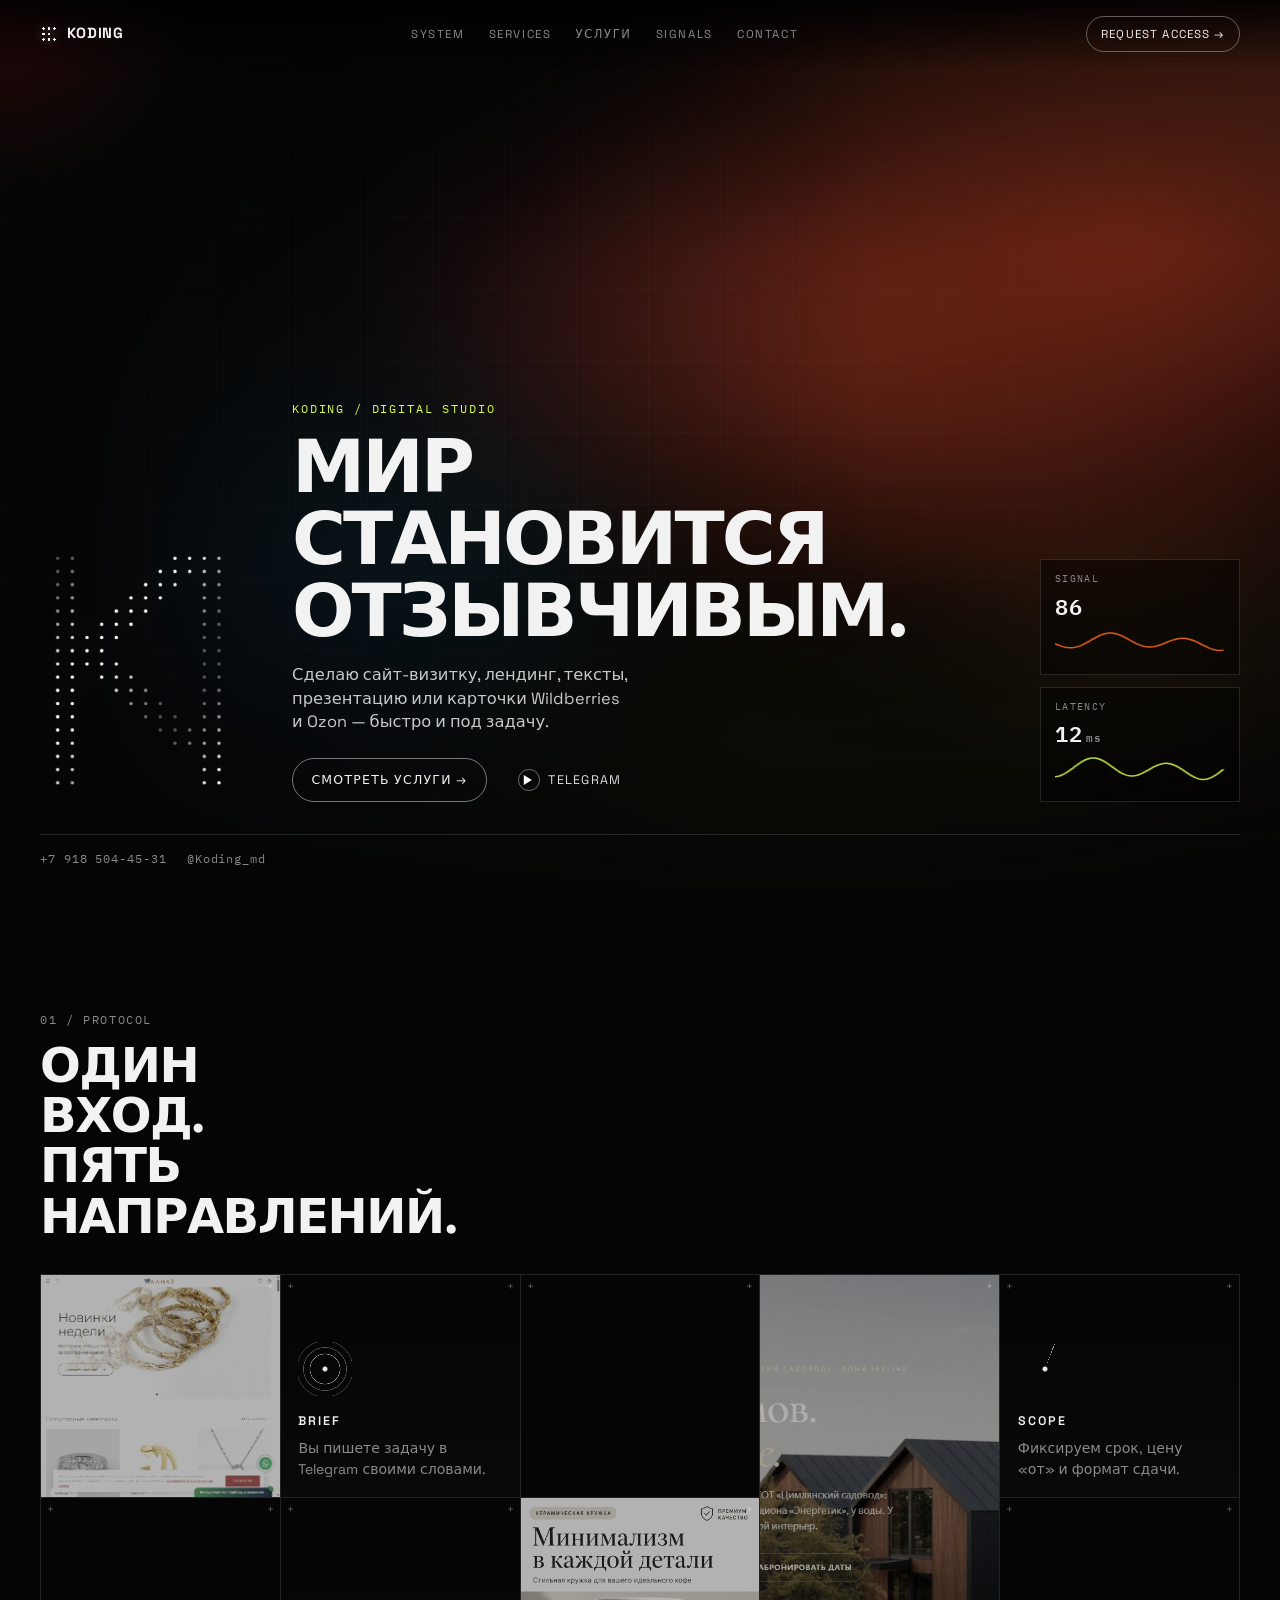
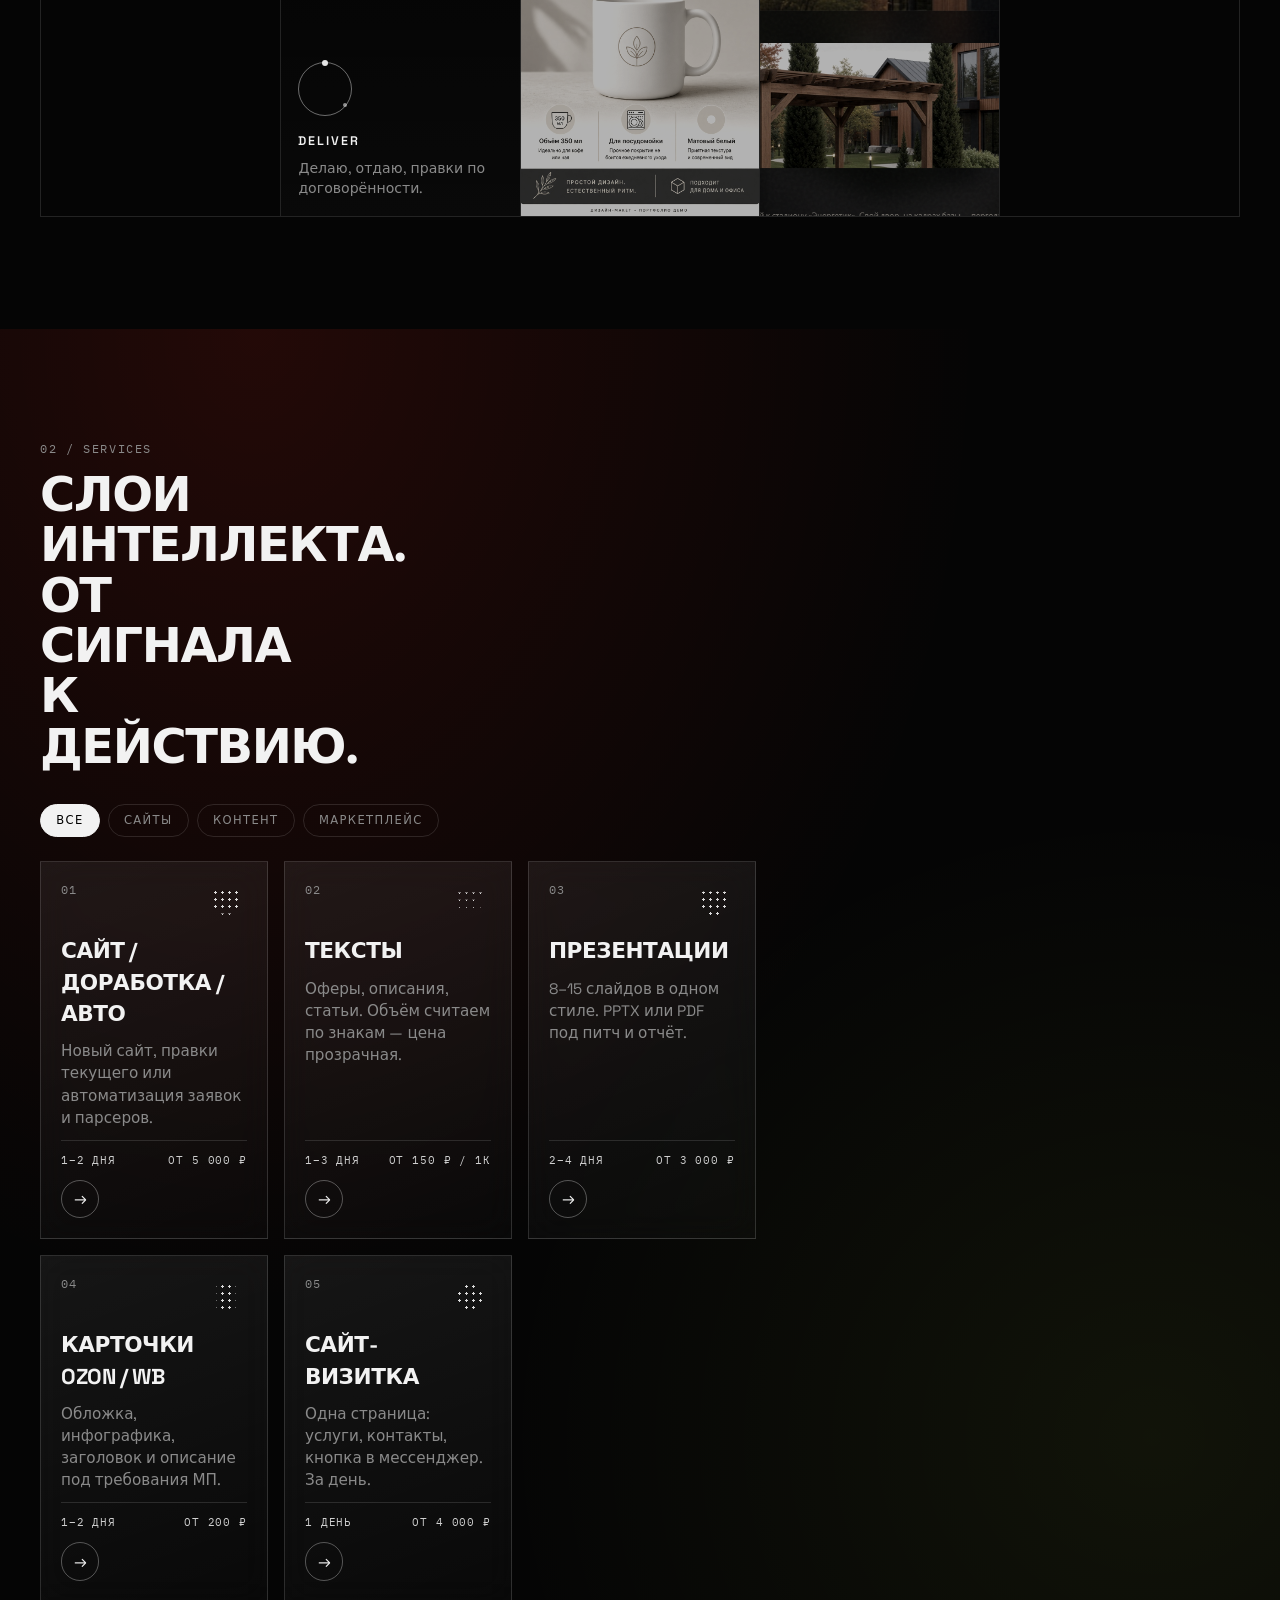
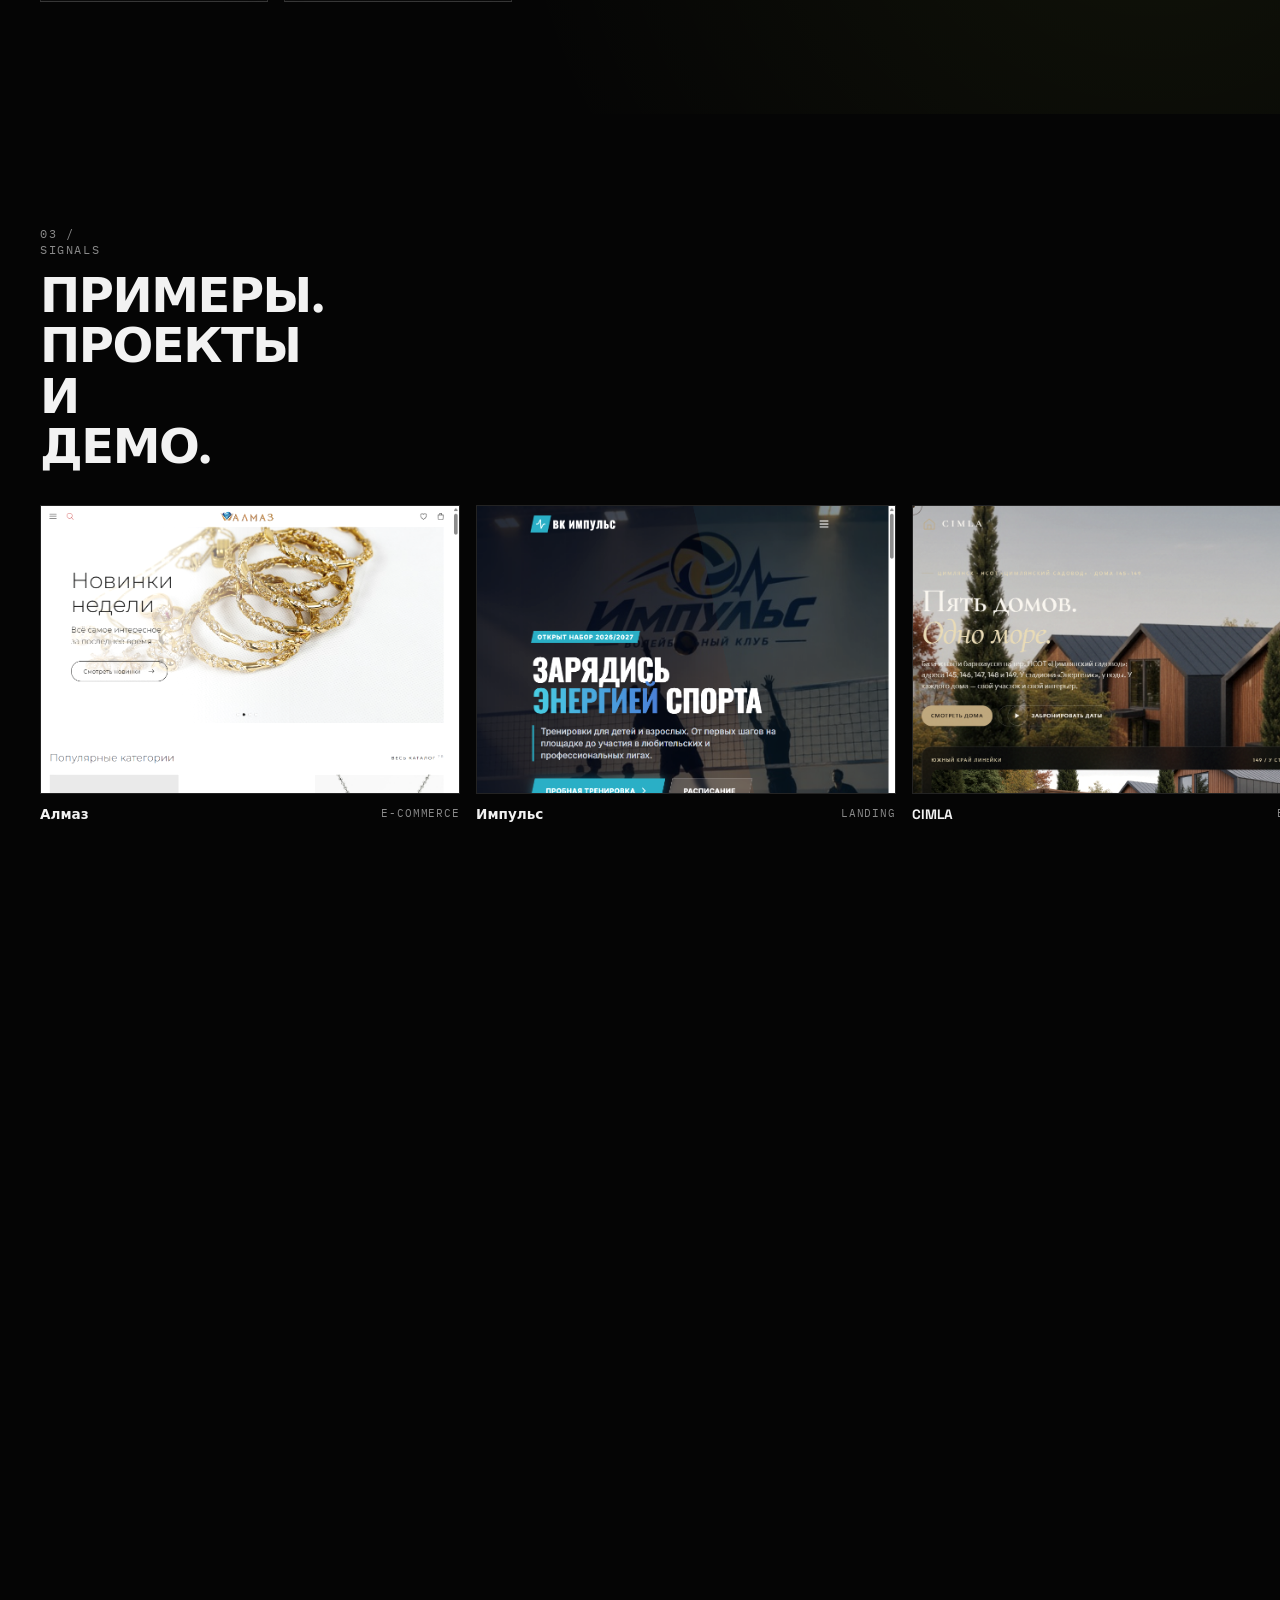
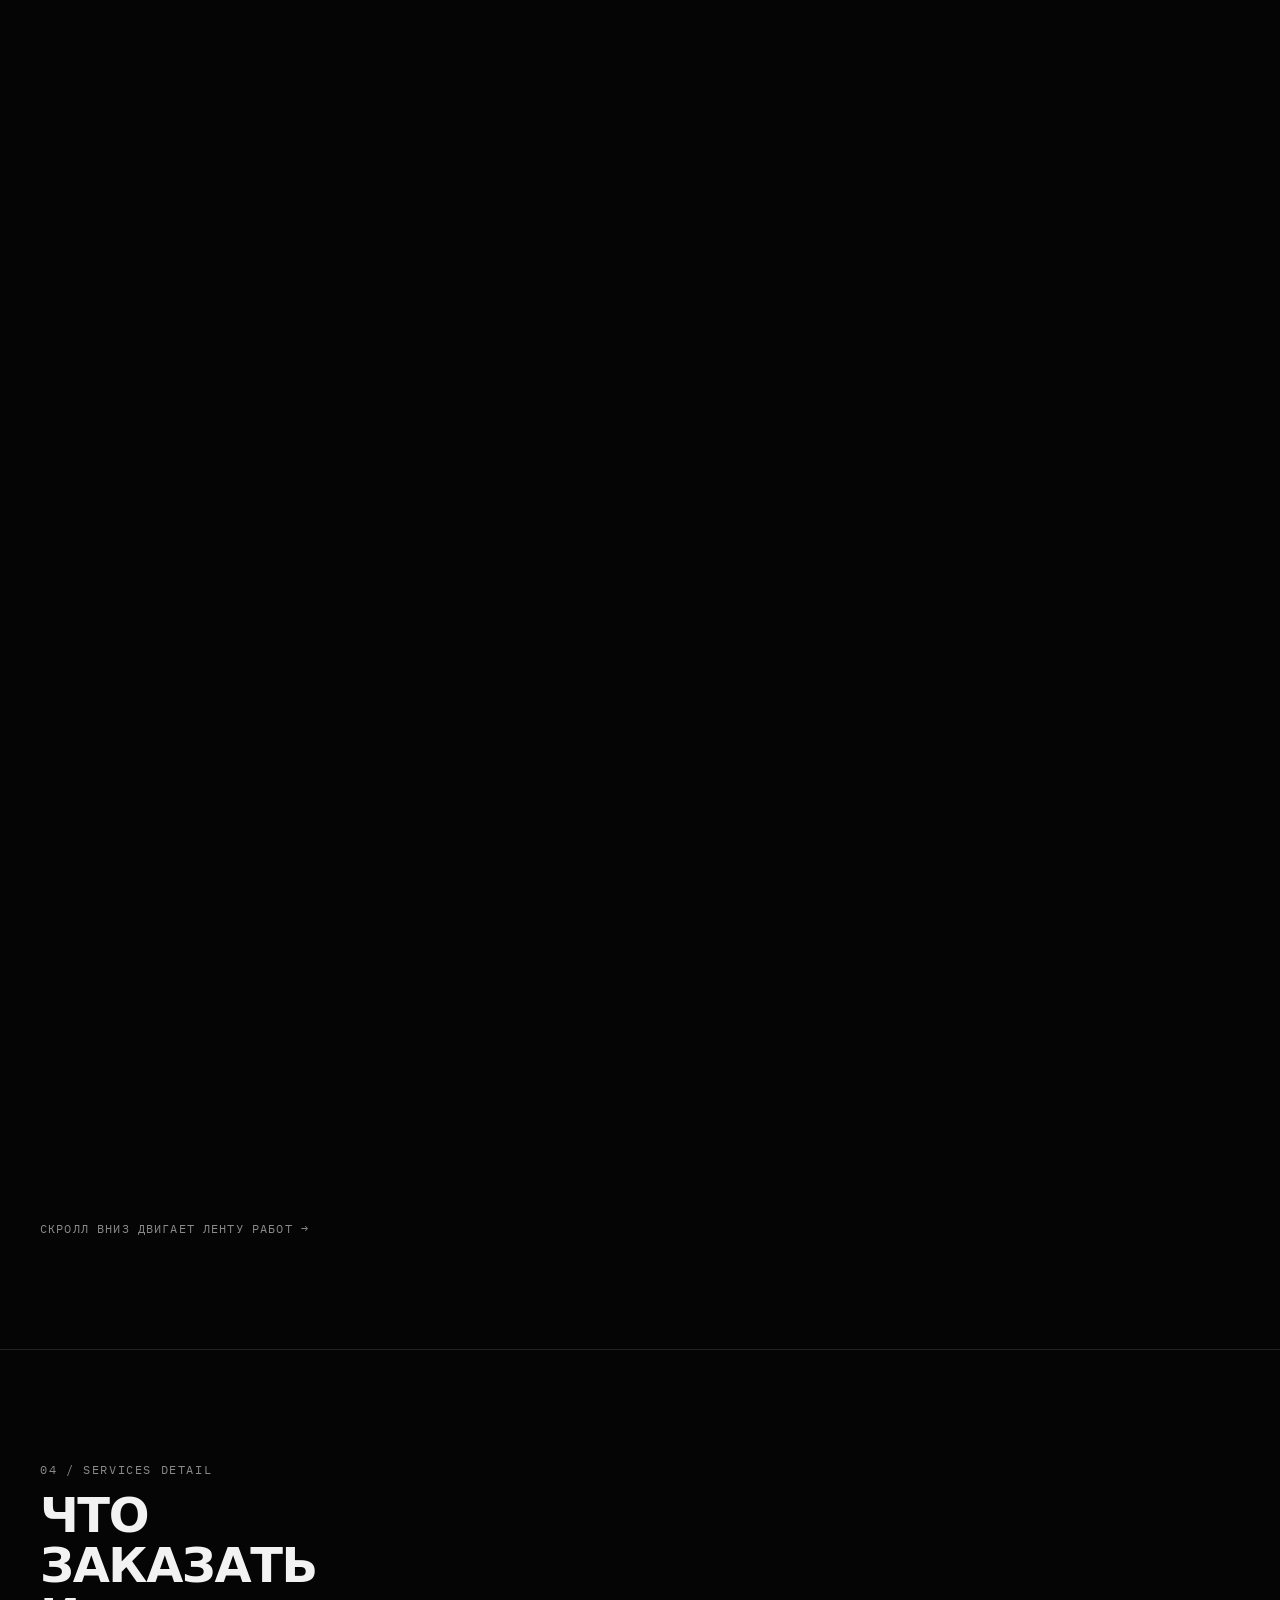
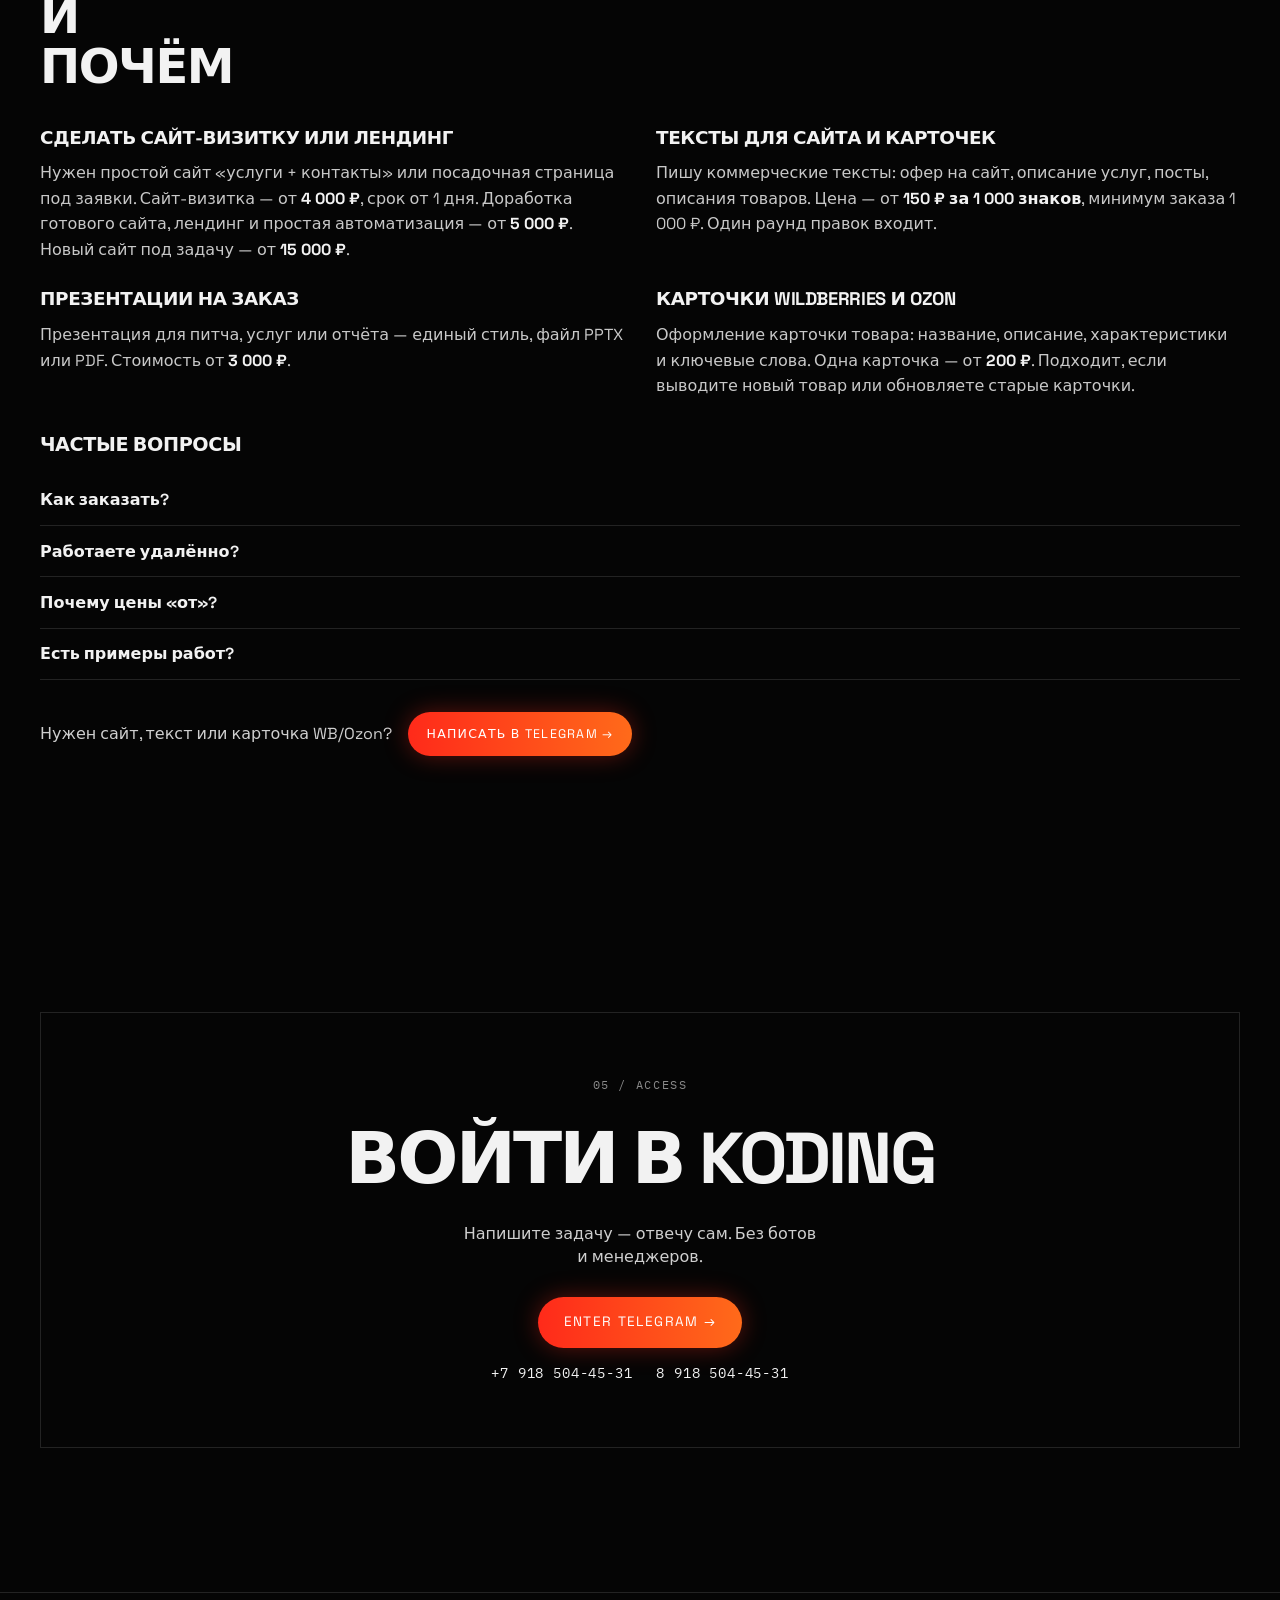
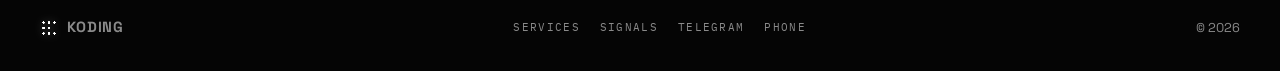
==== commit f0dc8bff: "Strengthen SEO: meta, schema, services copy, sitemap" ====
--- a/index.html
+++ b/index.html
@@ -3,12 +3,41 @@
 <head>
   <meta charset="UTF-8" />
   <meta name="viewport" content="width=device-width, initial-scale=1" />
-  <title>Koding — сайты, тексты, презентации, карточки МП</title>
-  <meta name="description" content="Сайты, доработка, автоматизация, тексты, презентации и карточки Ozon/WB. Заказ в Telegram @Koding_md." />
+  <title>Сделать сайт-визитку, лендинг, тексты и карточки WB/Ozon — Koding</title>
+  <meta name="description" content="Сделаю сайт-визитку от 4000 ₽, лендинг и доработку сайта, тексты от 150 ₽/1000 знаков, презентации от 3000 ₽, карточки Wildberries и Ozon от 200 ₽. Заказ в Telegram @Koding_md." />
+  <meta name="keywords" content="сделать сайт визитку, лендинг недорого, доработка сайта, текст для сайта, карточки wildberries, карточки ozon, презентация на заказ" />
+  <meta name="robots" content="index, follow" />
+  <link rel="canonical" href="https://maksimkolpoil-gif.github.io/koding-site/" />
+  <meta property="og:type" content="website" />
+  <meta property="og:locale" content="ru_RU" />
+  <meta property="og:title" content="Koding — сайты, тексты, презентации, карточки WB/Ozon" />
+  <meta property="og:description" content="Сайт-визитка от 4000 ₽, карточки маркетплейсов от 200 ₽, тексты и презентации. Пишите в Telegram @Koding_md." />
+  <meta property="og:url" content="https://maksimkolpoil-gif.github.io/koding-site/" />
+  <meta property="og:image" content="https://maksimkolpoil-gif.github.io/koding-site/assets/portfolio/jewelry.png" />
+  <meta name="twitter:card" content="summary_large_image" />
+  <meta name="theme-color" content="#050505" />
   <link rel="preconnect" href="https://fonts.googleapis.com" />
   <link rel="preconnect" href="https://fonts.gstatic.com" crossorigin />
   <link href="https://fonts.googleapis.com/css2?family=IBM+Plex+Mono:wght@400;500;600&family=Space+Grotesk:wght@400;500;600;700&display=swap" rel="stylesheet" />
   <link rel="stylesheet" href="styles.css" />
+  <script type="application/ld+json">
+  {
+    "@context": "https://schema.org",
+    "@type": "ProfessionalService",
+    "name": "Koding",
+    "url": "https://maksimkolpoil-gif.github.io/koding-site/",
+    "description": "Сайты, тексты, презентации и карточки товаров для Wildberries и Ozon",
+    "telephone": "+79185044531",
+    "sameAs": ["https://t.me/Koding_md"],
+    "areaServed": "RU",
+    "priceRange": "₽₽",
+    "offers": [
+      {"@type": "Offer", "name": "Сайт-визитка", "price": "4000", "priceCurrency": "RUB"},
+      {"@type": "Offer", "name": "Карточка Wildberries/Ozon", "price": "200", "priceCurrency": "RUB"},
+      {"@type": "Offer", "name": "Презентация", "price": "3000", "priceCurrency": "RUB"}
+    ]
+  }
+  </script>
 </head>
 <body>
   <div class="scroll-progress" aria-hidden="true"><i></i></div>
@@ -22,6 +51,7 @@
     <nav class="nav__links" aria-label="Навигация">
       <a href="#system">System</a>
       <a href="#services">Services</a>
+      <a href="#seo">Услуги</a>
       <a href="#work">Signals</a>
       <a href="#contact">Contact</a>
     </nav>
@@ -45,7 +75,7 @@
         <div class="hero__copy">
           <p class="eyebrow" data-rise>Koding / digital studio</p>
           <h1 data-rise>Мир становится<br />отзывчивым.</h1>
-          <p class="lead" data-rise>Сайты, тексты, презентации и карточки маркетплейсов — быстро, чисто, под задачу.</p>
+          <p class="lead" data-rise>Сделаю сайт-визитку, лендинг, тексты, презентацию или карточки Wildberries и Ozon — быстро и под задачу.</p>
           <div class="hero__cta" data-rise>
             <a class="btn btn--line" href="#services">Смотреть услуги →</a>
             <a class="btn btn--ghost" href="https://t.me/Koding_md" target="_blank" rel="noopener">
@@ -263,11 +293,63 @@
       <p class="hint reveal">Скролл вниз двигает ленту работ →</p>
     </section>
 
+    <!-- SEO / SERVICES DETAIL -->
+    <section class="band band--seo" id="seo">
+      <div class="band__head reveal">
+        <span class="code">04 / Services detail</span>
+        <h2>Что заказать<br />и почём</h2>
+      </div>
+
+      <div class="seo-grid reveal">
+        <article class="seo-block">
+          <h3>Сделать сайт-визитку или лендинг</h3>
+          <p>Нужен простой сайт «услуги + контакты» или посадочная страница под заявки. Сайт-визитка — от <strong>4 000 ₽</strong>, срок от 1 дня. Доработка готового сайта, лендинг и простая автоматизация — от <strong>5 000 ₽</strong>. Новый сайт под задачу — от <strong>15 000 ₽</strong>.</p>
+        </article>
+        <article class="seo-block">
+          <h3>Тексты для сайта и карточек</h3>
+          <p>Пишу коммерческие тексты: офер на сайт, описание услуг, посты, описания товаров. Цена — от <strong>150 ₽ за 1 000 знаков</strong>, минимум заказа 1 000 ₽. Один раунд правок входит.</p>
+        </article>
+        <article class="seo-block">
+          <h3>Презентации на заказ</h3>
+          <p>Презентация для питча, услуг или отчёта — единый стиль, файл PPTX или PDF. Стоимость от <strong>3 000 ₽</strong>.</p>
+        </article>
+        <article class="seo-block">
+          <h3>Карточки Wildberries и Ozon</h3>
+          <p>Оформление карточки товара: название, описание, характеристики и ключевые слова. Одна карточка — от <strong>200 ₽</strong>. Подходит, если выводите новый товар или обновляете старые карточки.</p>
+        </article>
+      </div>
+
+      <div class="seo-faq reveal">
+        <h3>Частые вопросы</h3>
+        <details>
+          <summary>Как заказать?</summary>
+          <p>Напишите в Telegram <a href="https://t.me/Koding_md" target="_blank" rel="noopener">@Koding_md</a> или позвоните <a href="tel:+79185044531">+7 918 504-45-31</a>. Кратко опишите задачу и приложите пример или ссылку.</p>
+        </details>
+        <details>
+          <summary>Работаете удалённо?</summary>
+          <p>Да. Заказы принимаю из любого города. Сдача файлов и правок — онлайн.</p>
+        </details>
+        <details>
+          <summary>Почему цены «от»?</summary>
+          <p>Итоговая сумма зависит от объёма: количества страниц, знаков, слайдов или карточек. Точную цену называю после короткого брифа.</p>
+        </details>
+        <details>
+          <summary>Есть примеры работ?</summary>
+          <p>Да — в блоке выше на этой странице: сайты и демо карточек/текстов. Честно: часть проектов учебные и демонстрационные.</p>
+        </details>
+      </div>
+
+      <p class="seo-cta reveal">
+        Нужен сайт, текст или карточка WB/Ozon?
+        <a class="btn btn--hot" href="https://t.me/Koding_md" target="_blank" rel="noopener">Написать в Telegram →</a>
+      </p>
+    </section>
+
     <!-- CONTACT -->
     <section class="band band--contact" id="contact">
       <div class="contact-hero reveal">
         <div class="contact-hero__glow" aria-hidden="true"></div>
-        <span class="code">04 / Access</span>
+        <span class="code">05 / Access</span>
         <h2>Войти в Koding</h2>
         <p>Напишите задачу — отвечу сам. Без ботов и менеджеров.</p>
         <div class="contact-hero__actions">
--- a/styles.css
+++ b/styles.css
@@ -965,6 +965,91 @@
   }
 }
 
+/* SEO / services detail */
+.band--seo {
+  border-top: 1px solid var(--line);
+}
+
+.seo-grid {
+  display: grid;
+  gap: 1rem;
+  margin-bottom: 2rem;
+}
+
+.seo-block {
+  padding: 1.25rem 0;
+  border-bottom: 1px solid var(--line);
+}
+
+.seo-block h3 {
+  margin: 0 0 0.55rem;
+  font-size: 1.15rem;
+  letter-spacing: -0.02em;
+  text-transform: uppercase;
+}
+
+.seo-block p {
+  margin: 0;
+  max-width: 62ch;
+  color: #c8c8c8;
+  line-height: 1.6;
+}
+
+.seo-block strong {
+  color: var(--ink);
+}
+
+.seo-faq h3 {
+  margin: 0 0 1rem;
+  font-size: 1.2rem;
+  text-transform: uppercase;
+  letter-spacing: -0.02em;
+}
+
+.seo-faq details {
+  border-bottom: 1px solid var(--line);
+  padding: 0.85rem 0;
+}
+
+.seo-faq summary {
+  cursor: pointer;
+  font-weight: 650;
+  list-style: none;
+}
+
+.seo-faq summary::-webkit-details-marker { display: none; }
+
+.seo-faq p {
+  margin: 0.55rem 0 0;
+  color: var(--muted);
+  max-width: 58ch;
+}
+
+.seo-faq a {
+  color: var(--lime);
+  border-bottom: 1px solid rgba(214, 255, 75, 0.35);
+}
+
+.seo-cta {
+  display: flex;
+  flex-wrap: wrap;
+  align-items: center;
+  gap: 1rem;
+  margin: 2rem 0 0;
+  color: #cfcfcf;
+}
+
+@media (min-width: 760px) {
+  .seo-grid {
+    grid-template-columns: repeat(2, 1fr);
+    gap: 1.5rem 2rem;
+  }
+  .seo-block {
+    border-bottom: 0;
+    padding: 0;
+  }
+}
+
 @media (min-width: 1024px) {
   .logic-grid {
     grid-template-columns: repeat(5, 1fr);
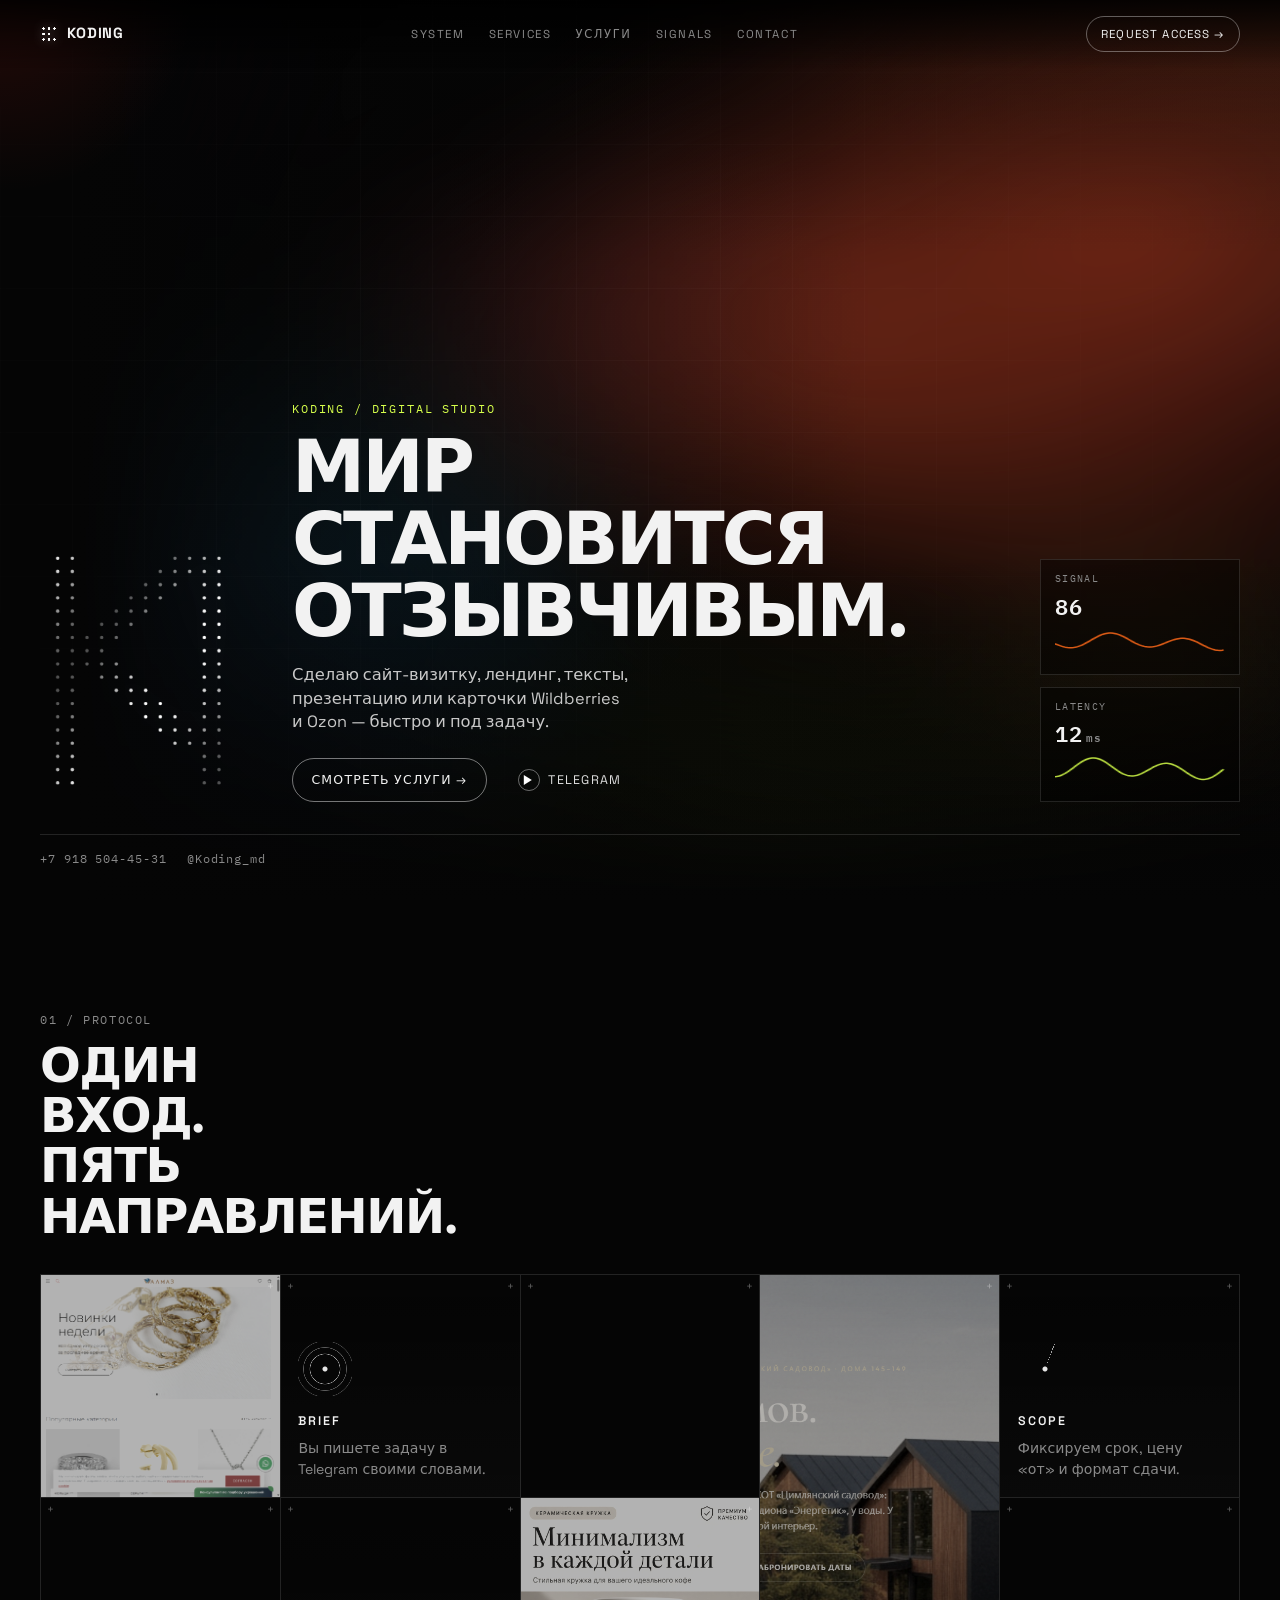
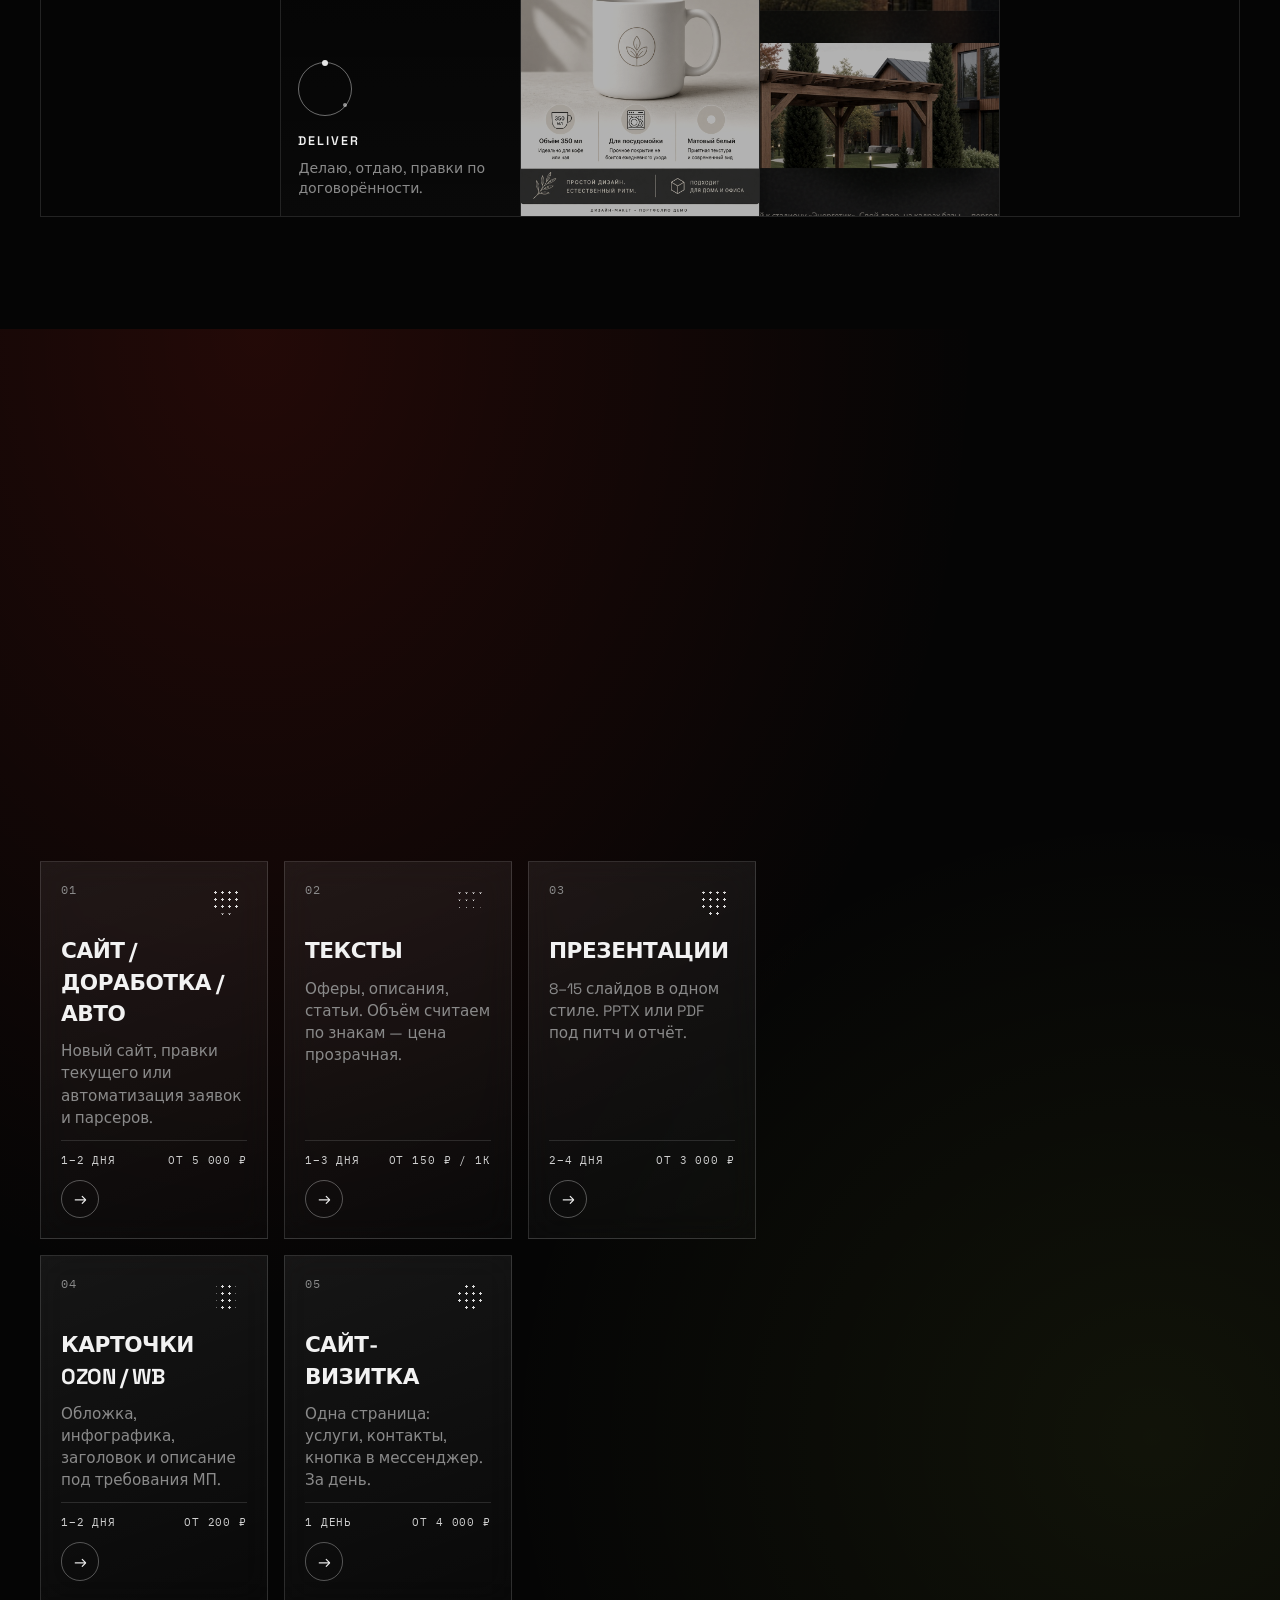
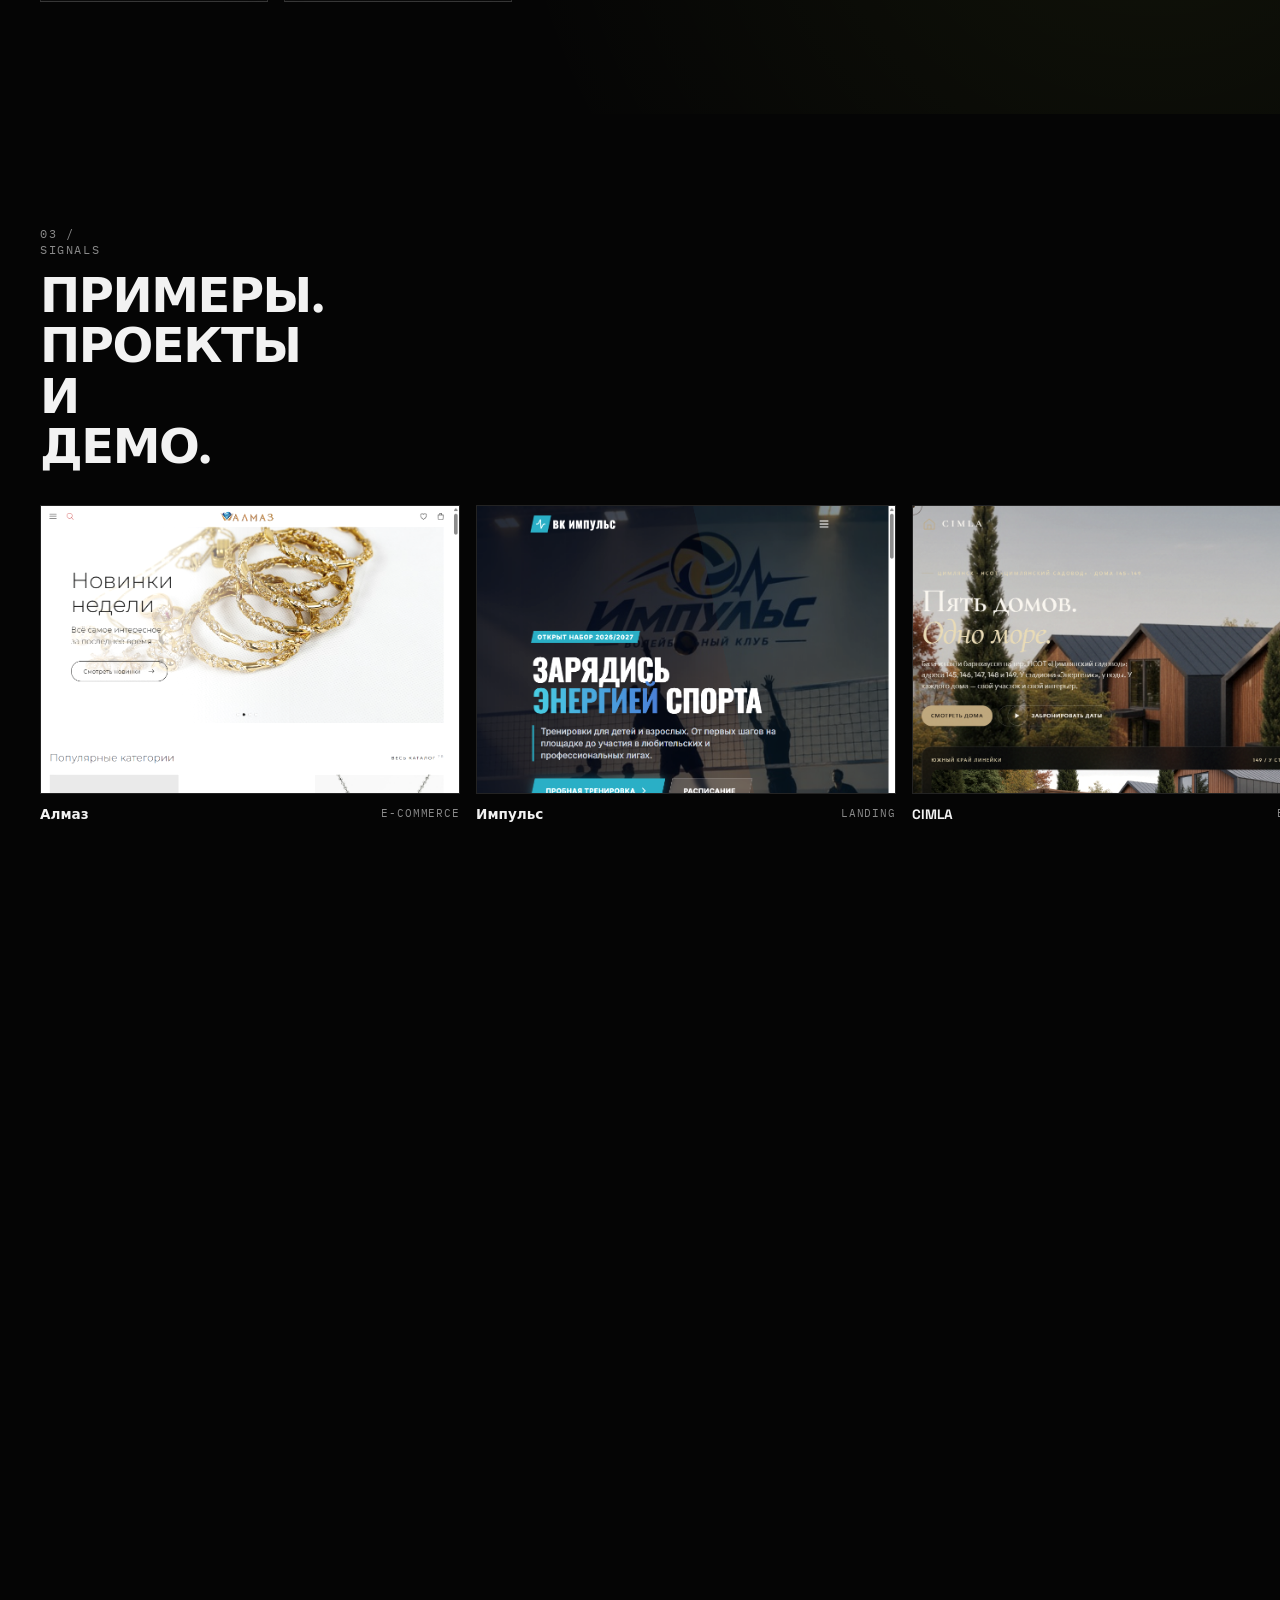
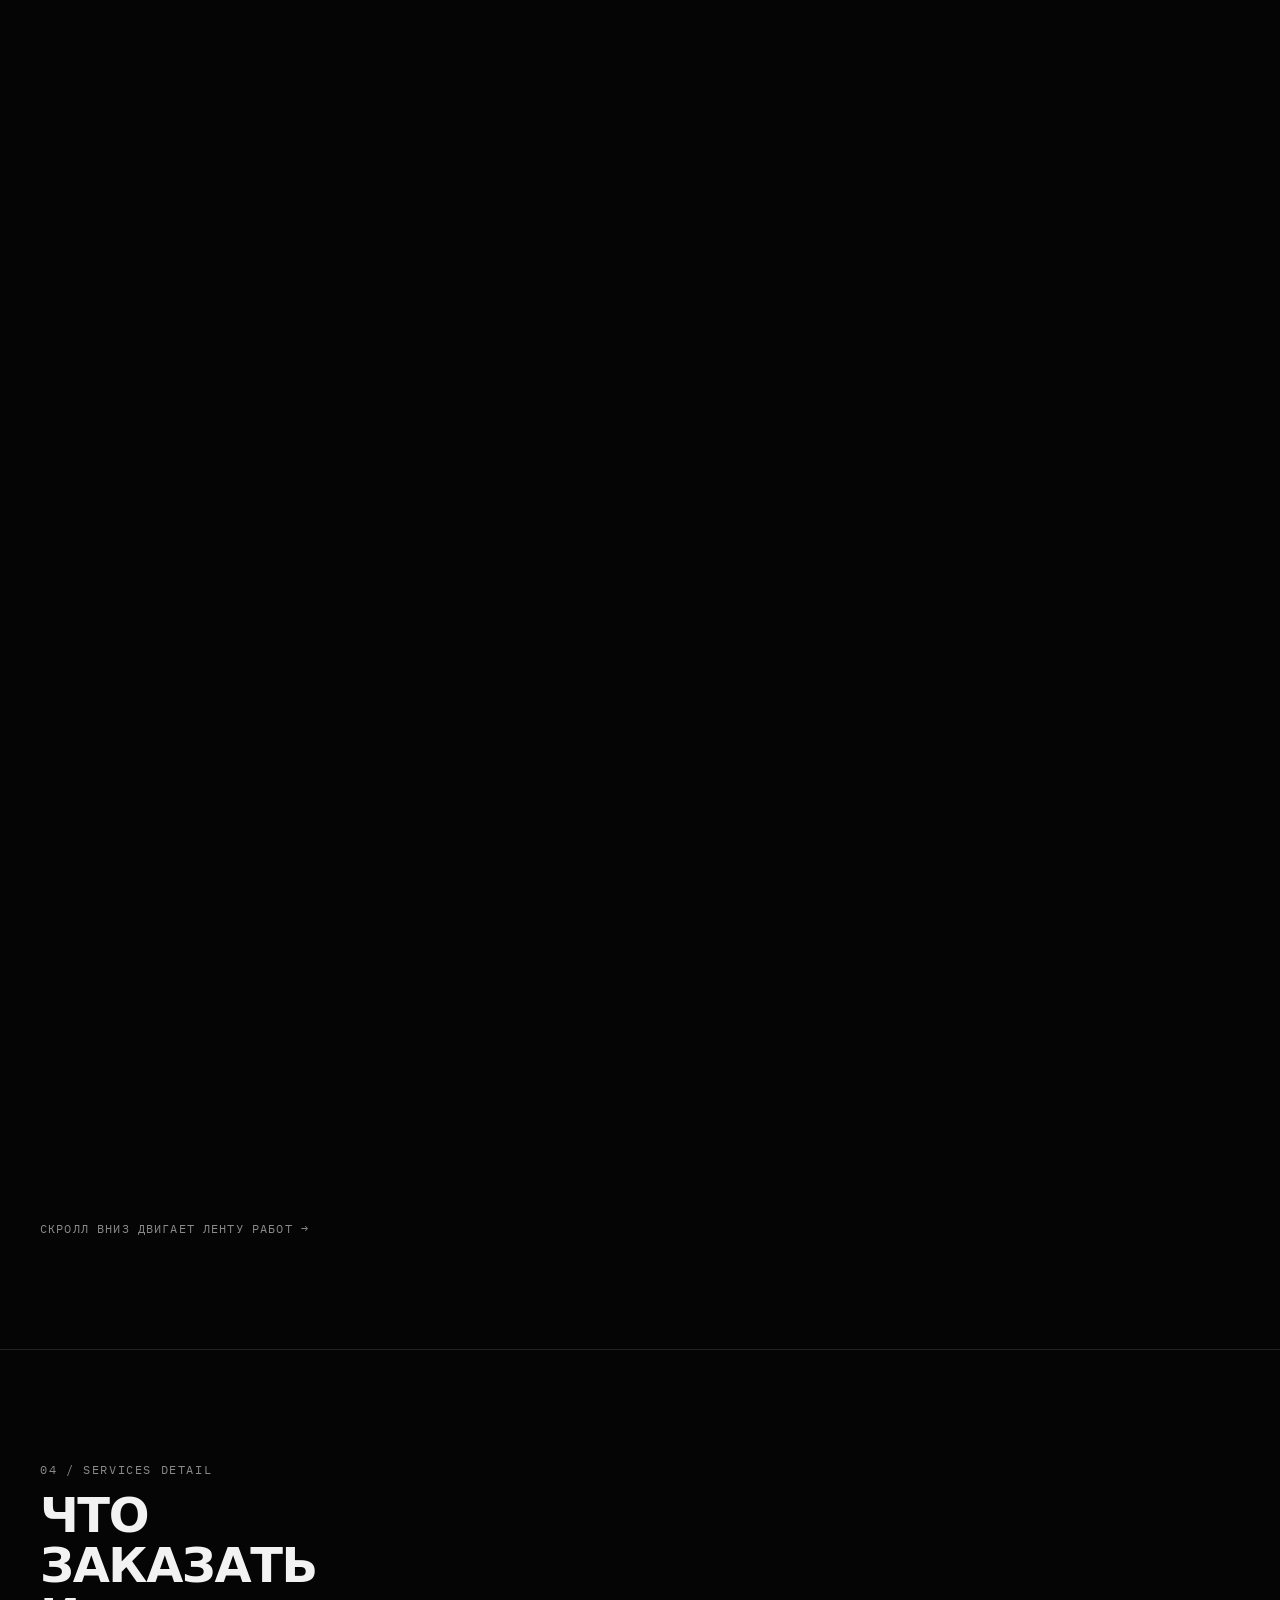
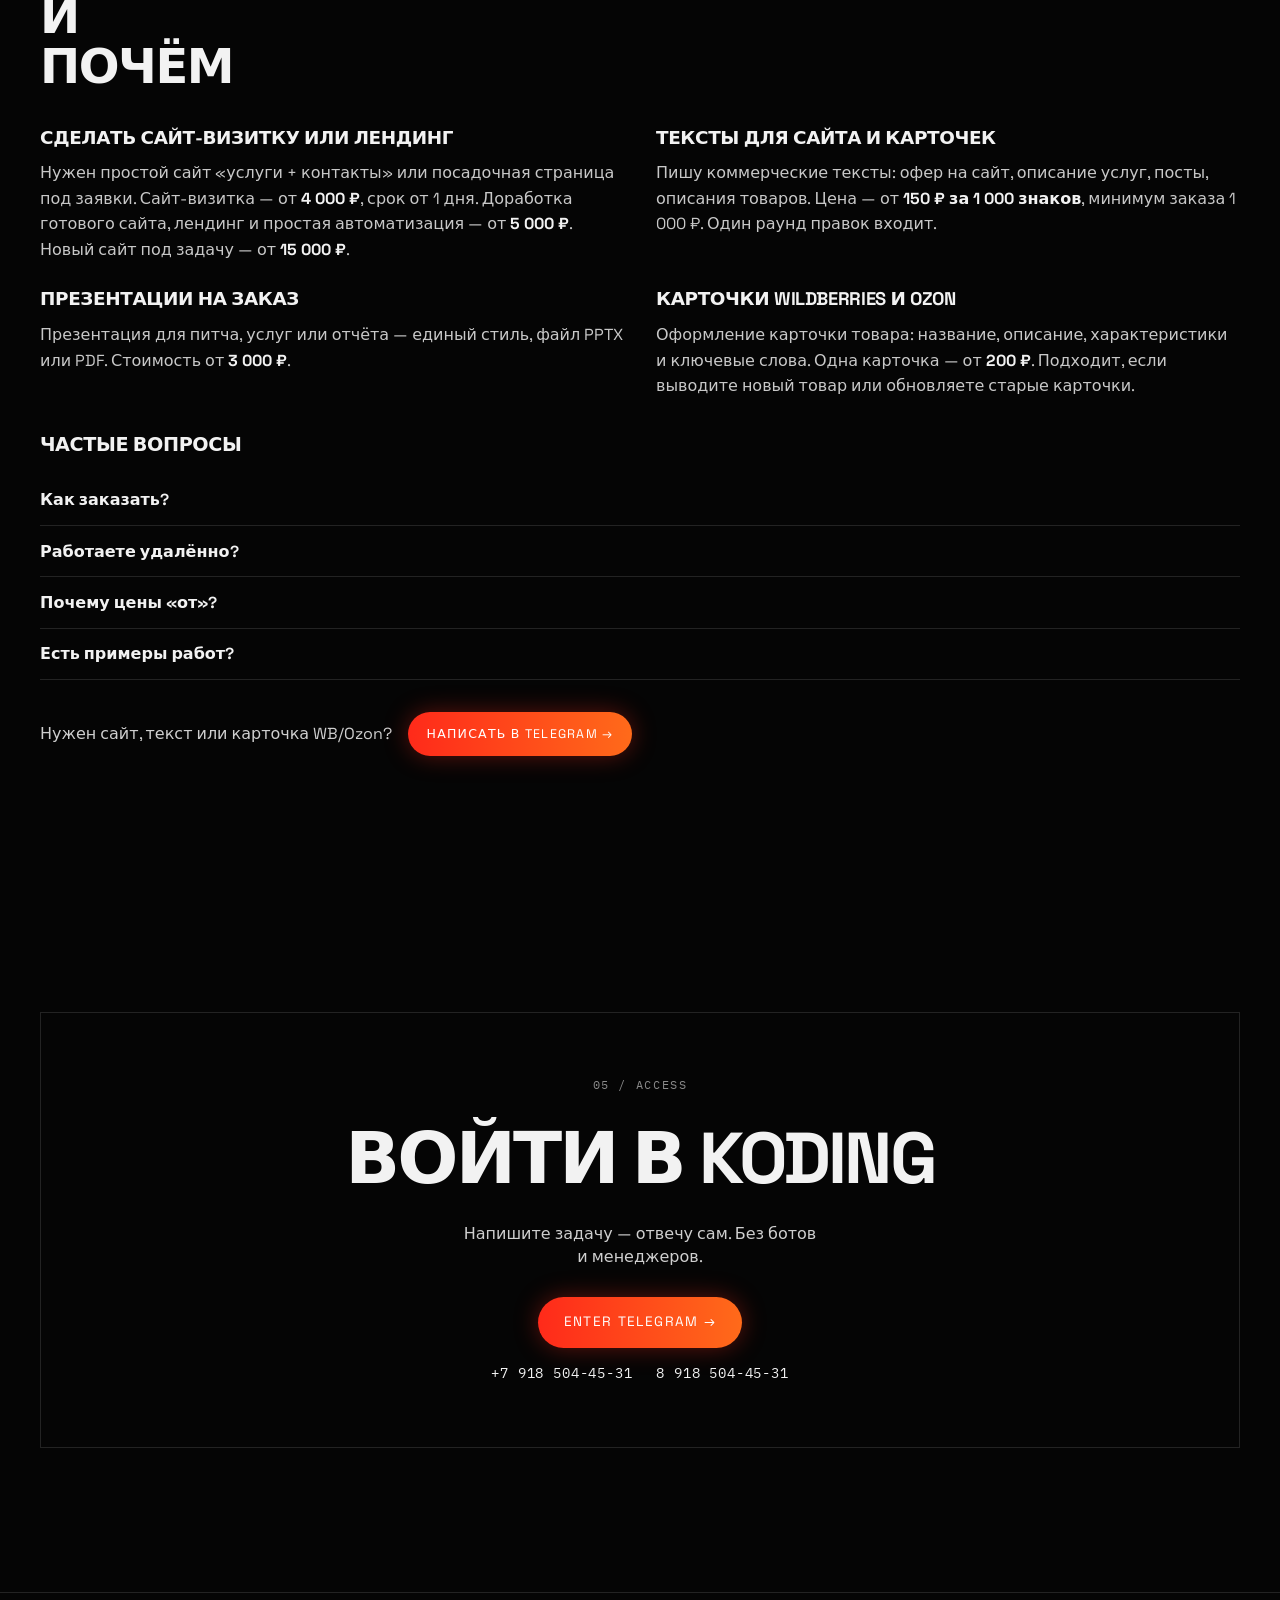
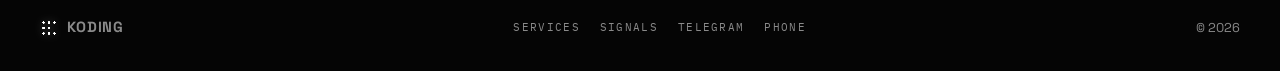
==== commit 337d6224: "Add Koding favicon for browser and search" ====
--- a/index.html
+++ b/index.html
@@ -16,6 +16,9 @@
   <meta property="og:image" content="https://maksimkolpoil-gif.github.io/koding-site/assets/portfolio/jewelry.png" />
   <meta name="twitter:card" content="summary_large_image" />
   <meta name="theme-color" content="#050505" />
+  <link rel="icon" href="favicon.svg" type="image/svg+xml" />
+  <link rel="icon" href="favicon.png" type="image/png" sizes="32x32" />
+  <link rel="apple-touch-icon" href="apple-touch-icon.png" />
   <link rel="preconnect" href="https://fonts.googleapis.com" />
   <link rel="preconnect" href="https://fonts.gstatic.com" crossorigin />
   <link href="https://fonts.googleapis.com/css2?family=IBM+Plex+Mono:wght@400;500;600&family=Space+Grotesk:wght@400;500;600;700&display=swap" rel="stylesheet" />
